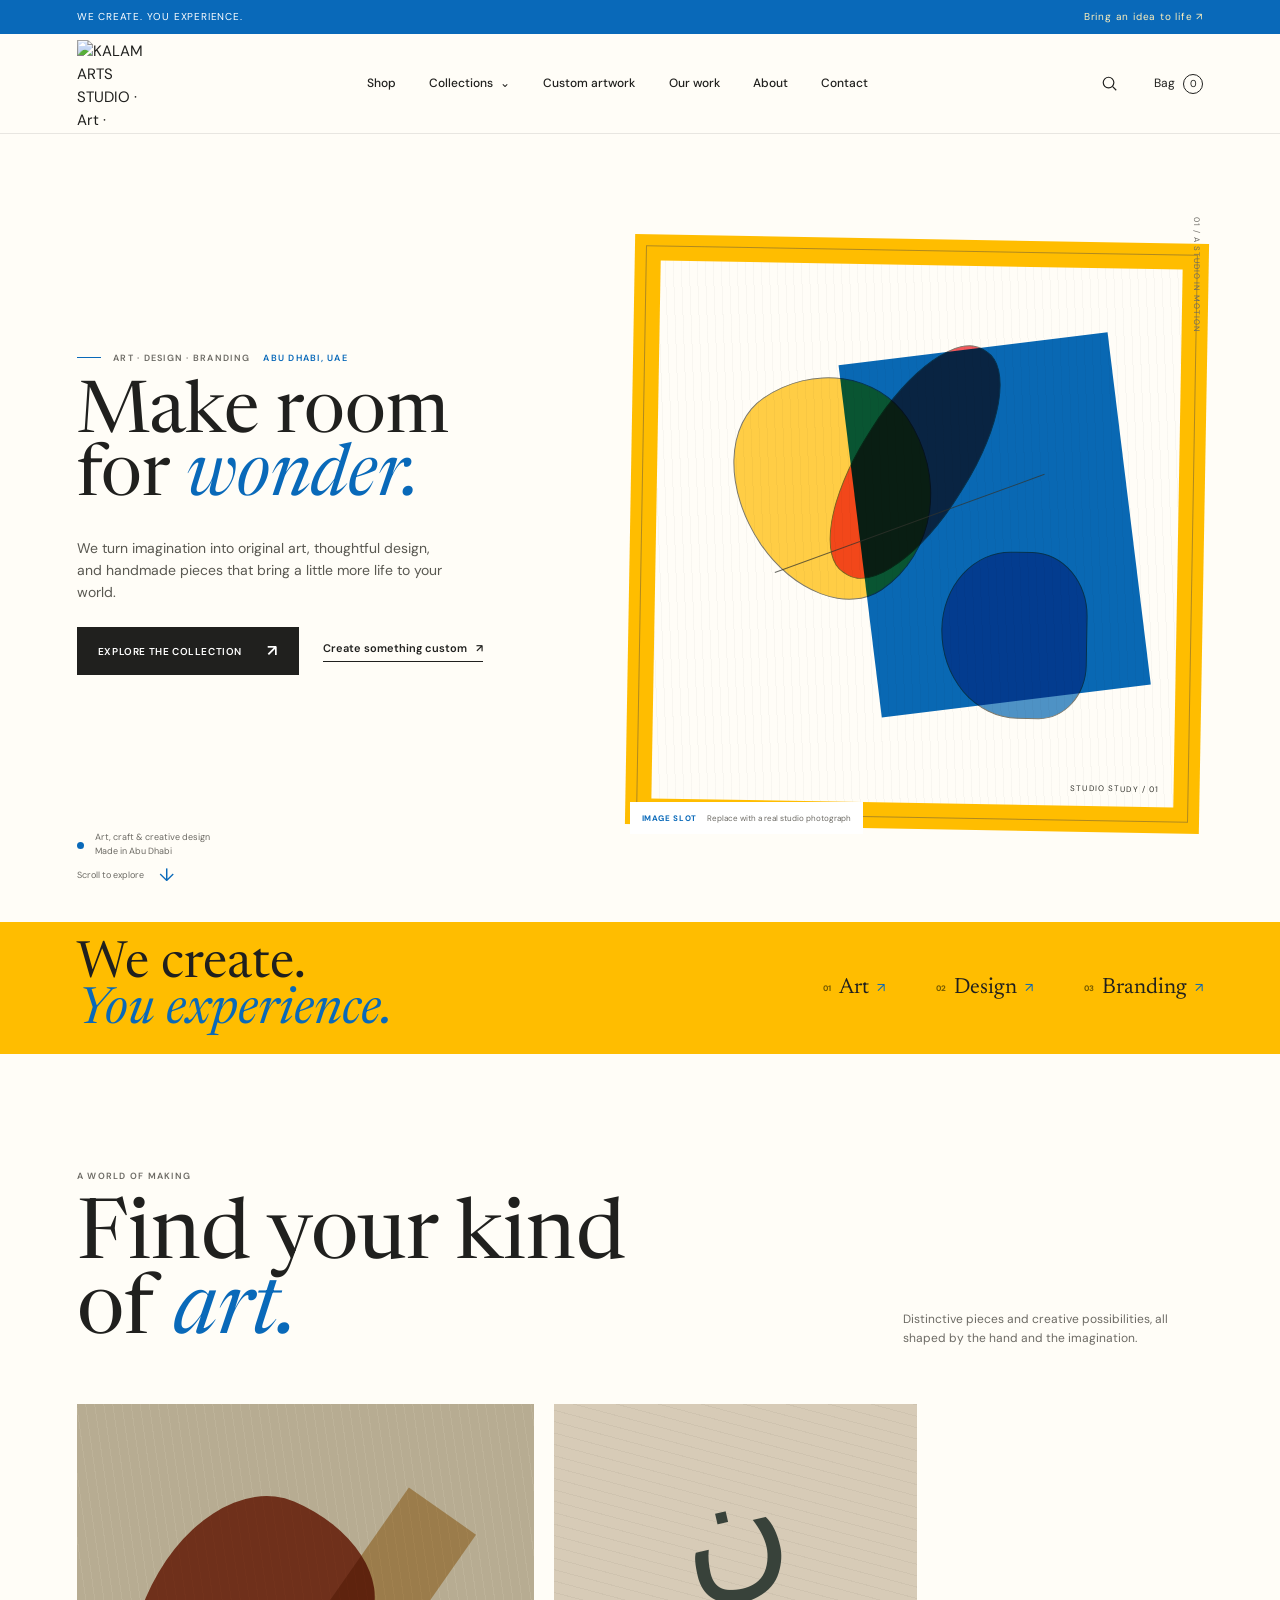
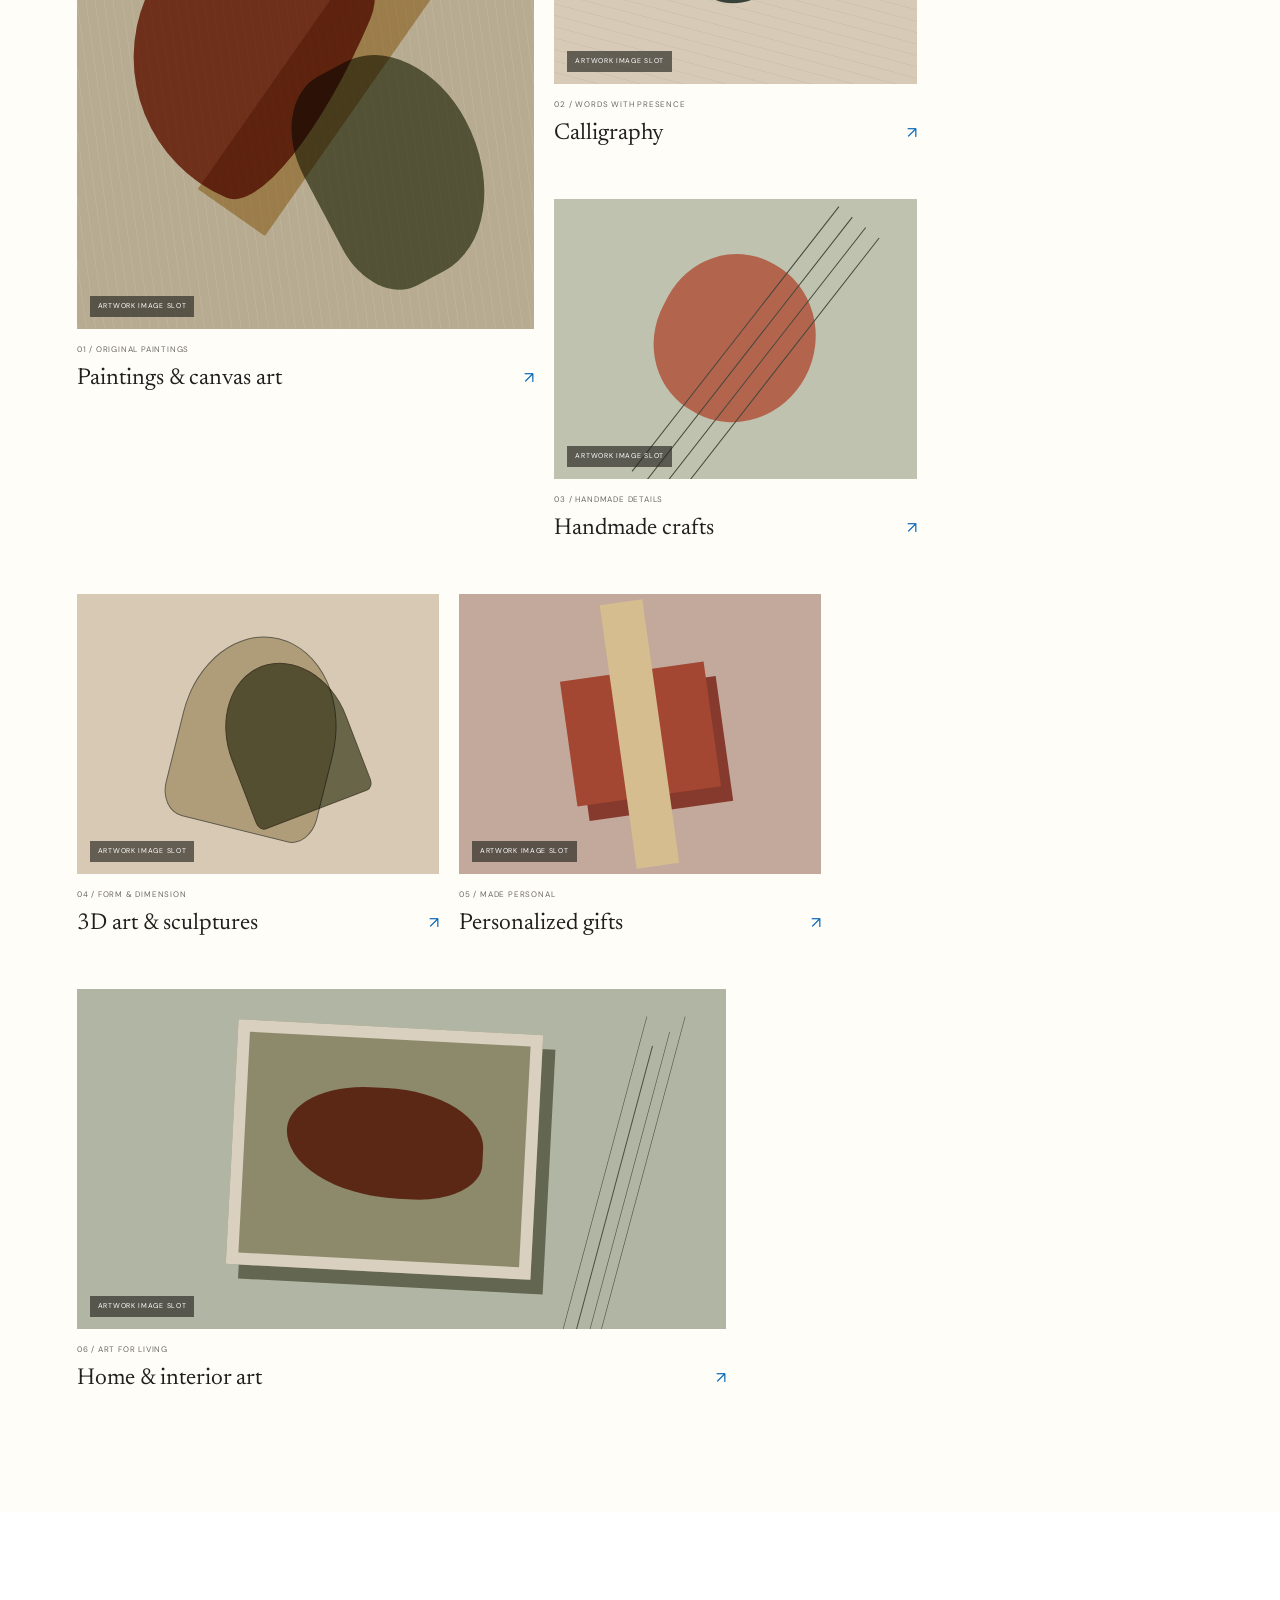
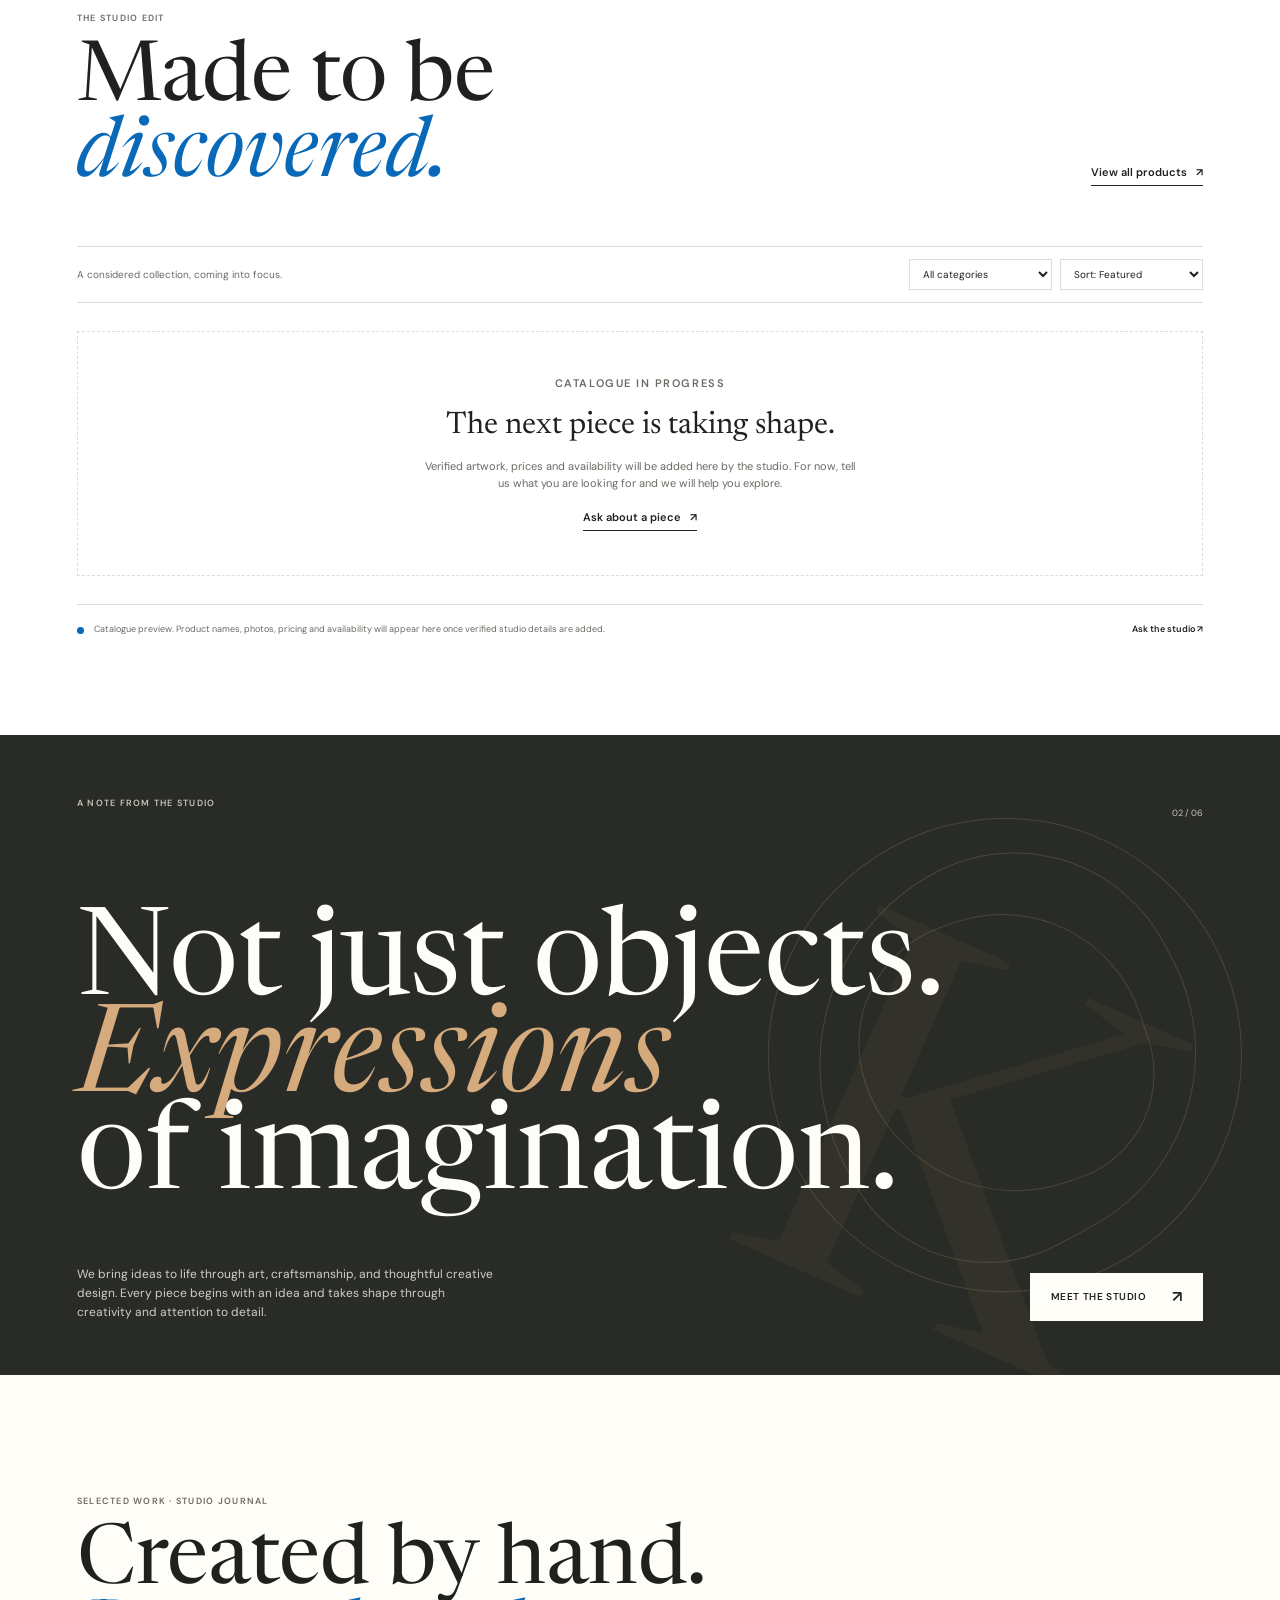
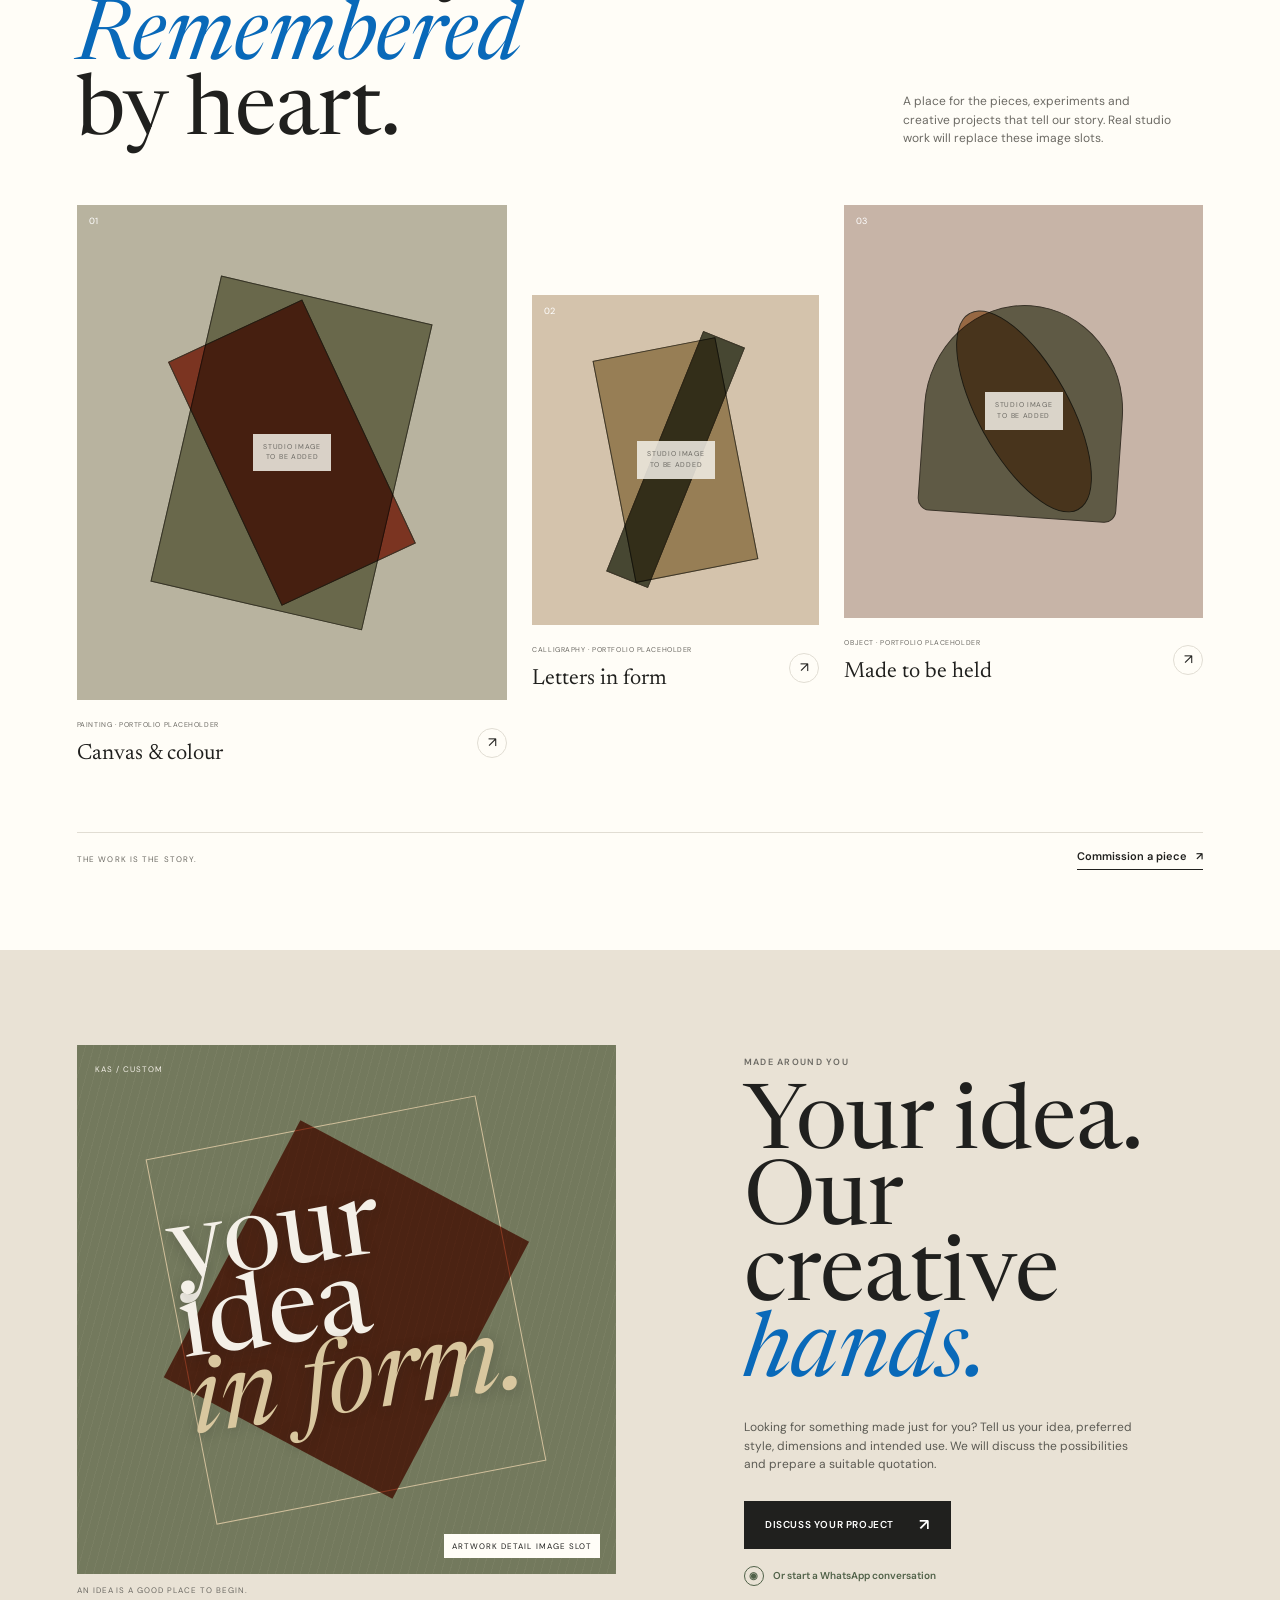
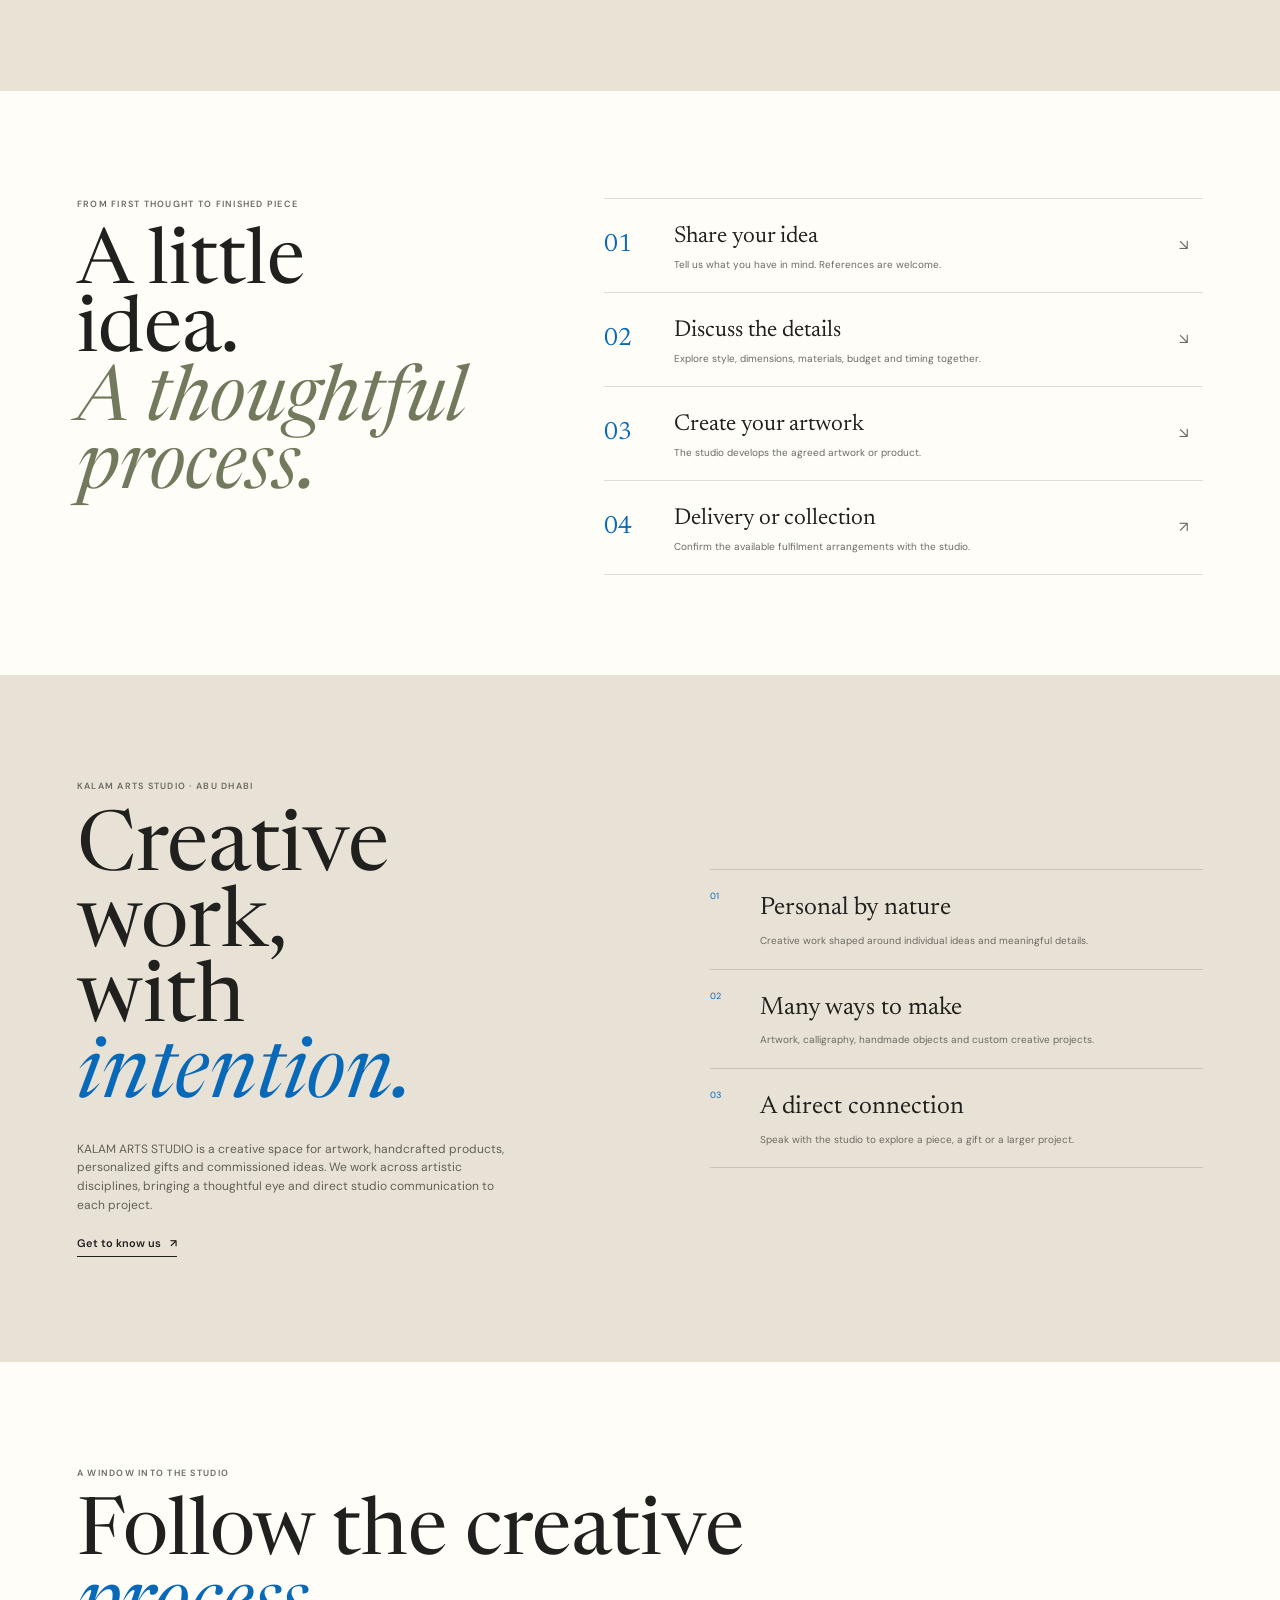
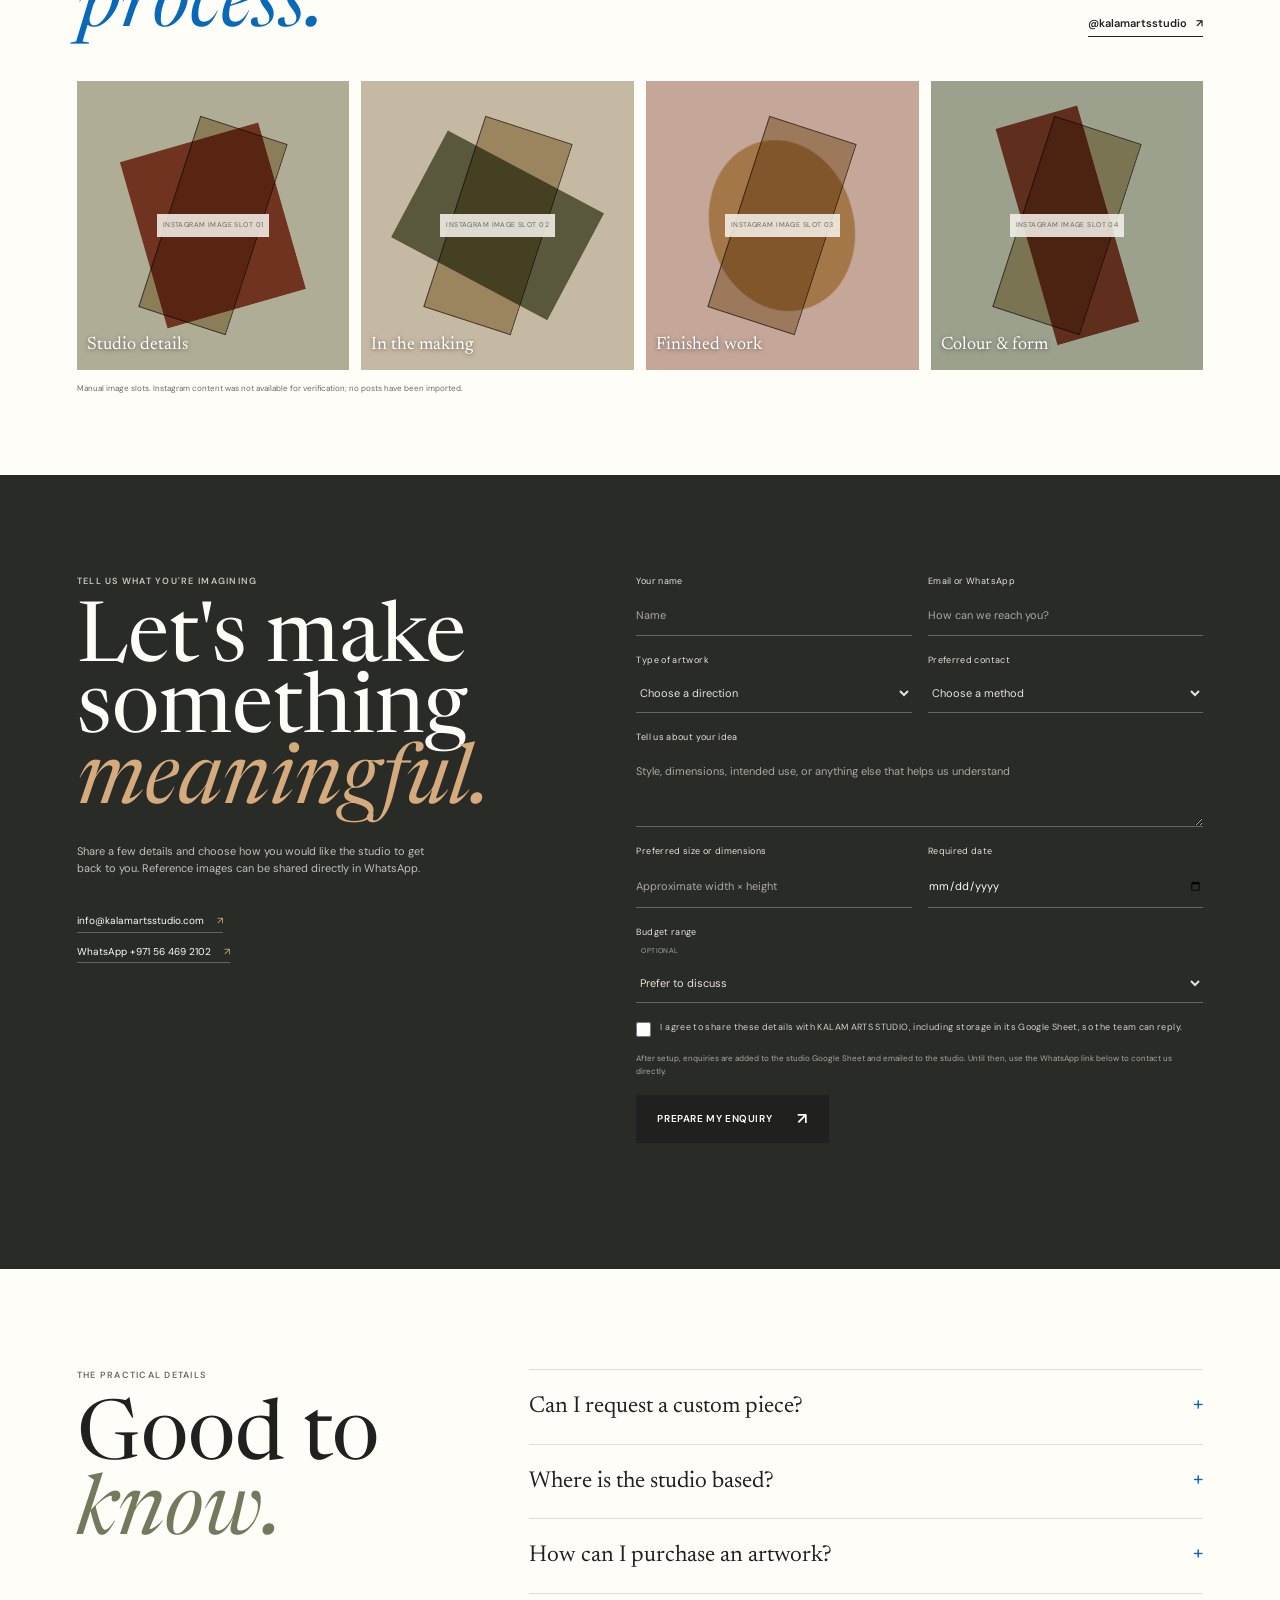
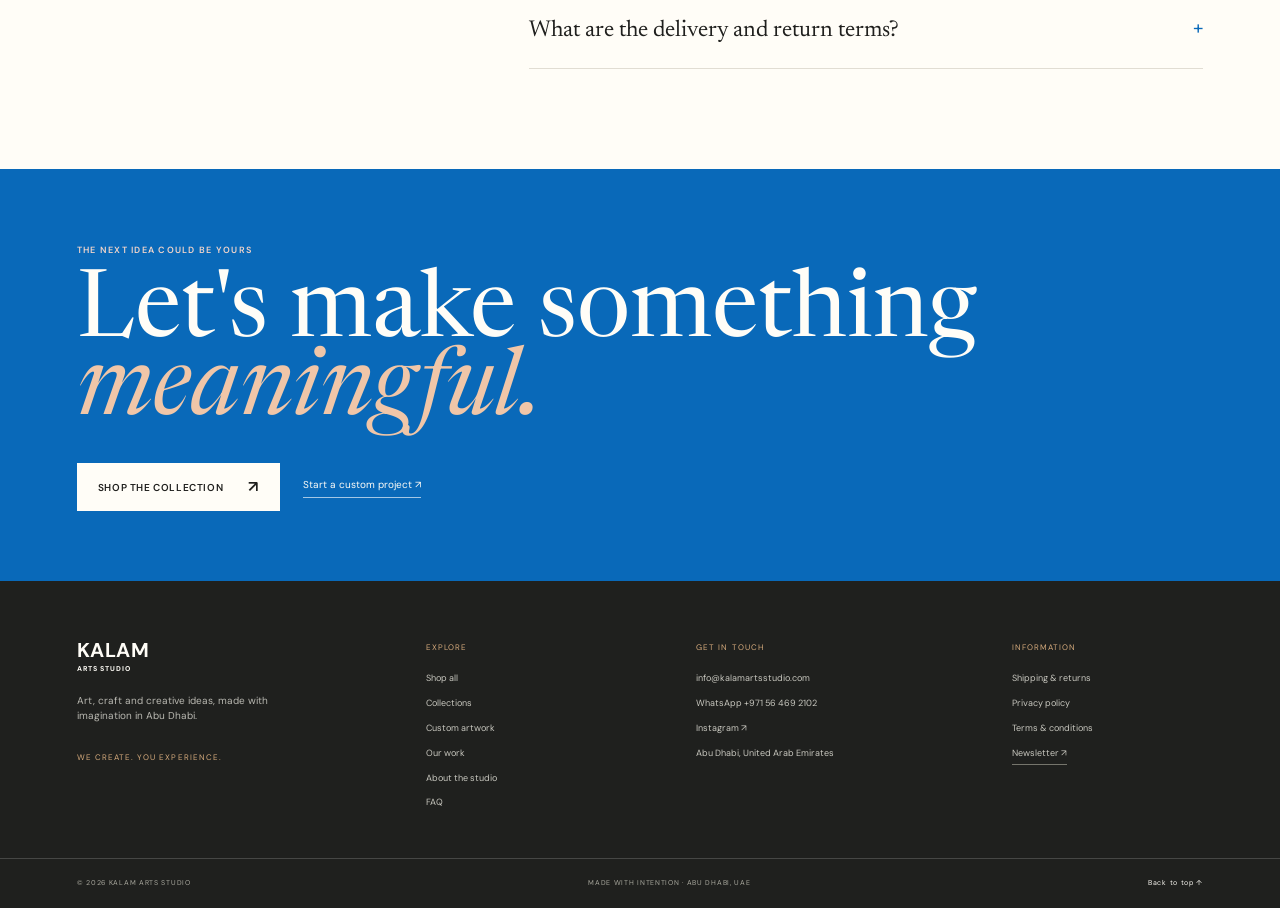
==== index.html @ 7c9cbf53 "Add KALAM Arts Studio static preview" ====
<!doctype html>
<html lang="en">
  <head>
    <meta charset="utf-8">
    <meta name="viewport" content="width=device-width, initial-scale=1">
    <meta name="theme-color" content="#f4f0e8">
    <meta name="description" content="Discover original artwork, handmade details and custom creative projects from KALAM ARTS STUDIO in Abu Dhabi, UAE.">
    <link rel="canonical" href="https://kalamartsstudio.com/">
    <link rel="preconnect" href="https://fonts.googleapis.com">
    <link rel="preconnect" href="https://fonts.gstatic.com" crossorigin>
    <link href="https://fonts.googleapis.com/css2?family=DM+Sans:wght@400;500;600;700&family=Newsreader:opsz,wght@6..72,400;6..72,500;6..72,600&display=swap" rel="stylesheet">
    <link rel="stylesheet" href="styles.css">
    <title>KALAM ARTS STUDIO | Art made with imagination</title>
    <script type="application/ld+json">
      {
        "@context": "https://schema.org",
        "@type": "Organization",
        "name": "KALAM ARTS STUDIO",
        "url": "https://kalamartsstudio.com/",
        "email": "info@kalamartsstudio.com",
        "sameAs": ["https://www.instagram.com/kalamartsstudio/"]
      }
    </script>
    <script src="integrations.js" defer></script>
    <script src="app.js" defer></script>
  </head>
  <body>
    <a class="skip-link" href="#main">Skip to content</a>
    <div class="scroll-progress" aria-hidden="true"><span id="scroll-progress-fill"></span></div>
    <div class="announcement"><span>WE CREATE. YOU EXPERIENCE.</span><a href="#custom">Bring an idea to life <span aria-hidden="true">↗</span></a></div>
    <header class="site-header" id="top">
      <a class="brand-logo" href="#top" aria-label="KALAM ARTS STUDIO home"><img src="assets/kalam-arts-studio-logo.png" width="441" height="566" alt="KALAM ARTS STUDIO · Art · Design · Branding"></a>
      <button class="menu-toggle icon-button" type="button" aria-expanded="false" aria-controls="primary-nav" aria-label="Open navigation"><span></span><span></span></button>
      <nav id="primary-nav" class="primary-nav" aria-label="Main navigation">
        <a href="shop.html">Shop</a>
        <div class="nav-group">
          <button class="nav-menu-button" type="button" aria-expanded="false">Collections <span aria-hidden="true">⌄</span></button>
          <div class="nav-dropdown">
            <a href="paintings.html">Paintings & canvas art</a>
            <a href="calligraphy.html">Calligraphy & Islamic art</a>
            <a href="handmade-crafts.html">Handmade crafts</a>
            <a href="3d-art.html">3D art & sculptures</a>
            <a href="personalized-gifts.html">Personalized gifts</a>
            <a href="interior-art.html">Home & interior art</a>
          </div>
        </div>
        <a href="custom-art.html">Custom artwork</a>
        <a href="portfolio.html">Our work</a>
        <a href="about.html">About</a>
        <a href="contact.html">Contact</a>
      </nav>
      <div class="header-tools">
        <button class="icon-button search-open" type="button" aria-label="Search the catalogue"><svg viewBox="0 0 24 24" aria-hidden="true"><circle cx="10.8" cy="10.8" r="6.7"></circle><path d="m16 16 4.5 4.5"></path></svg></button>
        <button class="bag-button" type="button" aria-label="Open shopping bag">Bag <span id="bag-count">0</span></button>
      </div>
    </header>

    <main id="main">
      <section class="hero" aria-labelledby="hero-title">
        <div class="hero-copy reveal">
          <p class="eyebrow"><span class="eyebrow-line"></span> ART · DESIGN · BRANDING <span class="hero-location">ABU DHABI, UAE</span></p>
          <h1 id="hero-title">Make room<br>for <em>wonder.</em></h1>
          <p class="hero-description">We turn imagination into original art, thoughtful design, and handmade pieces that bring a little more life to your world.</p>
          <div class="hero-actions"><a class="button button-dark" href="#shop">Explore the collection <span aria-hidden="true">↗</span></a><a class="text-link" href="#custom">Create something custom <span aria-hidden="true">↗</span></a></div>
          <div class="hero-note"><span class="note-dot"></span><span>Art, craft & creative design<br>Made in Abu Dhabi</span></div>
        </div>
        <div class="hero-art reveal" aria-label="Artwork photography placeholder">
          <div class="hero-art-frame">
            <div class="hero-art-mat"><div class="art-mark art-mark-one"></div><div class="art-mark art-mark-two"></div><div class="art-mark art-mark-three"></div><div class="art-mark art-mark-four"></div><span class="art-stamp">STUDIO STUDY / 01</span></div>
          </div>
          <div class="image-placeholder-tag"><span>IMAGE SLOT</span> Replace with a real studio photograph</div>
          <span class="hero-index">01 / A STUDIO IN MOTION</span>
        </div>
        <a class="scroll-cue" href="#collections"><span>Scroll to explore</span><i aria-hidden="true">↓</i></a>
      </section>

      <section class="intro-band" aria-label="Studio disciplines"><p>We create.<br><span>You experience.</span></p><div class="discipline-list"><a href="#collections"><b>01</b> Art <i>↗</i></a><a href="#custom"><b>02</b> Design <i>↗</i></a><a href="#work"><b>03</b> Branding <i>↗</i></a></div></section>

      <section class="section collections-section" id="collections">
        <div class="section-heading reveal"><div><p class="eyebrow">A WORLD OF MAKING</p><h2>Find your kind<br>of <em>art.</em></h2></div><p class="section-aside">Distinctive pieces and creative possibilities, all shaped by the hand and the imagination.</p></div>
        <div class="collection-grid" id="collection-grid">
          <a class="collection-tile tile-tall reveal" href="paintings.html"><div class="tile-art tile-paint"><span class="tile-shape shape-one"></span><span class="tile-shape shape-two"></span><span class="tile-shape shape-three"></span><span class="tile-image-label">ARTWORK IMAGE SLOT</span></div><div class="tile-caption"><span>01 / ORIGINAL PAINTINGS</span><b>Paintings & canvas art <i>↗</i></b></div></a>
          <a class="collection-tile reveal" href="calligraphy.html"><div class="tile-art tile-calligraphy"><span class="calligraphy-stroke">ن</span><span class="tile-image-label">ARTWORK IMAGE SLOT</span></div><div class="tile-caption"><span>02 / WORDS WITH PRESENCE</span><b>Calligraphy <i>↗</i></b></div></a>
          <a class="collection-tile reveal" href="handmade-crafts.html"><div class="tile-art tile-crafts"><span class="craft-shape"></span><span class="craft-thread"></span><span class="tile-image-label">ARTWORK IMAGE SLOT</span></div><div class="tile-caption"><span>03 / HANDMADE DETAILS</span><b>Handmade crafts <i>↗</i></b></div></a>
          <a class="collection-tile reveal" href="3d-art.html"><div class="tile-art tile-sculpture"><span class="sculpture-form sculpture-one"></span><span class="sculpture-form sculpture-two"></span><span class="tile-image-label">ARTWORK IMAGE SLOT</span></div><div class="tile-caption"><span>04 / FORM & DIMENSION</span><b>3D art & sculptures <i>↗</i></b></div></a>
          <a class="collection-tile reveal" href="personalized-gifts.html"><div class="tile-art tile-gifts"><span class="gift-ribbon"></span><span class="gift-box"></span><span class="tile-image-label">ARTWORK IMAGE SLOT</span></div><div class="tile-caption"><span>05 / MADE PERSONAL</span><b>Personalized gifts <i>↗</i></b></div></a>
          <a class="collection-tile tile-wide reveal" href="interior-art.html"><div class="tile-art tile-interior"><span class="interior-frame"></span><span class="interior-plant"></span><span class="tile-image-label">ARTWORK IMAGE SLOT</span></div><div class="tile-caption"><span>06 / ART FOR LIVING</span><b>Home & interior art <i>↗</i></b></div></a>
        </div>
      </section>

      <section class="shop-section" id="shop">
        <div class="section shop-inner">
          <div class="section-heading reveal"><div><p class="eyebrow">THE STUDIO EDIT</p><h2>Made to be<br><em>discovered.</em></h2></div><a class="text-link shop-all-link" href="#shop" id="view-all">View all products <span aria-hidden="true">↗</span></a></div>
          <div class="shop-toolbar"><p id="shop-status">A considered collection, coming into focus.</p><div class="shop-controls"><label class="sr-only" for="category-filter">Filter by category</label><select id="category-filter"><option value="all">All categories</option><option value="paintings">Paintings</option><option value="calligraphy">Calligraphy</option><option value="crafts">Handmade crafts</option><option value="sculpture">3D art</option><option value="gifts">Personalized gifts</option><option value="interior">Interior art</option></select><label class="sr-only" for="sort-products">Sort products</label><select id="sort-products"><option value="featured">Sort: Featured</option><option value="name">Name: A to Z</option><option value="price-low">Price: Low to high</option><option value="price-high">Price: High to low</option></select></div></div>
          <div class="product-grid" id="product-grid" aria-live="polite"></div>
          <div class="catalogue-note"><span class="note-dot"></span><p>Catalogue preview. Product names, photos, pricing and availability will appear here once verified studio details are added.</p><a href="#contact">Ask the studio <span aria-hidden="true">↗</span></a></div>
        </div>
      </section>

      <section class="manifesto" aria-labelledby="manifesto-title">
        <div class="manifesto-top"><p class="eyebrow">A NOTE FROM THE STUDIO</p><span>02 / 06</span></div>
        <h2 id="manifesto-title" class="reveal">Not just objects.<br><em>Expressions</em><br>of imagination.</h2>
        <div class="manifesto-bottom"><p>We bring ideas to life through art, craftsmanship, and thoughtful creative design. Every piece begins with an idea and takes shape through creativity and attention to detail.</p><a class="button button-light" href="#about">Meet the studio <span aria-hidden="true">↗</span></a></div>
        <div class="manifesto-texture" aria-hidden="true"><span>K</span></div>
      </section>

      <section class="section work-section" id="work">
        <div class="section-heading reveal"><div><p class="eyebrow">SELECTED WORK · STUDIO JOURNAL</p><h2>Created by hand.<br><em>Remembered</em><br>by heart.</h2></div><p class="section-aside">A place for the pieces, experiments and creative projects that tell our story. Real studio work will replace these image slots.</p></div>
        <div class="work-grid">
          <article class="work-item work-large reveal"><div class="work-image work-image-1"><span class="work-placeholder">STUDIO IMAGE<br>TO BE ADDED</span><span class="work-image-index">01</span></div><div class="work-caption"><div><span>PAINTING · PORTFOLIO PLACEHOLDER</span><h3>Canvas & colour</h3></div><a href="#custom" aria-label="Enquire about a similar painting">↗</a></div></article>
          <article class="work-item work-offset reveal"><div class="work-image work-image-2"><span class="work-placeholder">STUDIO IMAGE<br>TO BE ADDED</span><span class="work-image-index">02</span></div><div class="work-caption"><div><span>CALLIGRAPHY · PORTFOLIO PLACEHOLDER</span><h3>Letters in form</h3></div><a href="#custom" aria-label="Enquire about calligraphy artwork">↗</a></div></article>
          <article class="work-item reveal"><div class="work-image work-image-3"><span class="work-placeholder">STUDIO IMAGE<br>TO BE ADDED</span><span class="work-image-index">03</span></div><div class="work-caption"><div><span>OBJECT · PORTFOLIO PLACEHOLDER</span><h3>Made to be held</h3></div><a href="#custom" aria-label="Enquire about a handmade piece">↗</a></div></article>
        </div>
        <div class="work-footer"><span>THE WORK IS THE STORY.</span><a class="text-link" href="#custom">Commission a piece <span aria-hidden="true">↗</span></a></div>
      </section>

      <section class="custom-section" id="custom">
        <div class="custom-visual reveal"><div class="custom-visual-inner"><span class="custom-no">KAS / CUSTOM</span><span class="custom-script">your<br>idea<br><i>in form.</i></span><span class="custom-image-note">ARTWORK DETAIL IMAGE SLOT</span></div><span class="custom-caption">AN IDEA IS A GOOD PLACE TO BEGIN.</span></div>
        <div class="custom-copy reveal"><p class="eyebrow">MADE AROUND YOU</p><h2>Your idea.<br>Our creative<br><em>hands.</em></h2><p>Looking for something made just for you? Tell us your idea, preferred style, dimensions and intended use. We will discuss the possibilities and prepare a suitable quotation.</p><a class="button button-dark" href="#enquiry">Discuss your project <span aria-hidden="true">↗</span></a><a class="whatsapp-link" href="https://wa.me/971564692102" target="_blank" rel="noopener noreferrer"><span class="wa-icon" aria-hidden="true">◉</span> Or start a WhatsApp conversation</a></div>
      </section>

      <section class="process-section" aria-labelledby="process-title">
        <div class="process-heading"><p class="eyebrow">FROM FIRST THOUGHT TO FINISHED PIECE</p><h2 id="process-title">A little idea.<br><em>A thoughtful process.</em></h2></div>
        <div class="process-list">
          <article class="process-step"><span class="step-number">01</span><div><h3>Share your idea</h3><p>Tell us what you have in mind. References are welcome.</p></div><span class="step-arrow" aria-hidden="true">↘</span></article>
          <article class="process-step"><span class="step-number">02</span><div><h3>Discuss the details</h3><p>Explore style, dimensions, materials, budget and timing together.</p></div><span class="step-arrow" aria-hidden="true">↘</span></article>
          <article class="process-step"><span class="step-number">03</span><div><h3>Create your artwork</h3><p>The studio develops the agreed artwork or product.</p></div><span class="step-arrow" aria-hidden="true">↘</span></article>
          <article class="process-step"><span class="step-number">04</span><div><h3>Delivery or collection</h3><p>Confirm the available fulfilment arrangements with the studio.</p></div><span class="step-arrow" aria-hidden="true">↗</span></article>
        </div>
      </section>

      <section class="studio-values" id="about">
        <div class="values-intro"><p class="eyebrow">KALAM ARTS STUDIO · ABU DHABI</p><h2>Creative work,<br>with <em>intention.</em></h2><p>KALAM ARTS STUDIO is a creative space for artwork, handcrafted products, personalized gifts and commissioned ideas. We work across artistic disciplines, bringing a thoughtful eye and direct studio communication to each project.</p><a class="text-link" href="#contact">Get to know us <span aria-hidden="true">↗</span></a></div>
        <div class="values-list"><article><span>01</span><div><h3>Personal by nature</h3><p>Creative work shaped around individual ideas and meaningful details.</p></div></article><article><span>02</span><div><h3>Many ways to make</h3><p>Artwork, calligraphy, handmade objects and custom creative projects.</p></div></article><article><span>03</span><div><h3>A direct connection</h3><p>Speak with the studio to explore a piece, a gift or a larger project.</p></div></article></div>
      </section>

      <section class="instagram-section" id="instagram">
        <div class="instagram-heading"><div><p class="eyebrow">A WINDOW INTO THE STUDIO</p><h2>Follow the creative<br><em>process.</em></h2></div><a href="https://www.instagram.com/kalamartsstudio/" target="_blank" rel="noopener noreferrer" class="text-link">@kalamartsstudio <span aria-hidden="true">↗</span></a></div>
        <div class="instagram-grid" aria-label="Instagram image placeholders">
          <a href="https://www.instagram.com/kalamartsstudio/" target="_blank" rel="noopener noreferrer" class="social-tile social-one"><span>INSTAGRAM IMAGE SLOT 01</span><b>Studio details</b></a>
          <a href="https://www.instagram.com/kalamartsstudio/" target="_blank" rel="noopener noreferrer" class="social-tile social-two"><span>INSTAGRAM IMAGE SLOT 02</span><b>In the making</b></a>
          <a href="https://www.instagram.com/kalamartsstudio/" target="_blank" rel="noopener noreferrer" class="social-tile social-three"><span>INSTAGRAM IMAGE SLOT 03</span><b>Finished work</b></a>
          <a href="https://www.instagram.com/kalamartsstudio/" target="_blank" rel="noopener noreferrer" class="social-tile social-four"><span>INSTAGRAM IMAGE SLOT 04</span><b>Colour & form</b></a>
        </div>
        <p class="instagram-note">Manual image slots. Instagram content was not available for verification; no posts have been imported.</p>
      </section>

      <section class="enquiry-section" id="enquiry">
        <div class="enquiry-intro"><p class="eyebrow">TELL US WHAT YOU'RE IMAGINING</p><h2>Let's make<br>something <em>meaningful.</em></h2><p>Share a few details and choose how you would like the studio to get back to you. Reference images can be shared directly in WhatsApp.</p><div class="enquiry-contact"><a href="mailto:info@kalamartsstudio.com">info@kalamartsstudio.com <span aria-hidden="true">↗</span></a><a href="https://wa.me/971564692102" target="_blank" rel="noopener noreferrer">WhatsApp +971 56 469 2102 <span aria-hidden="true">↗</span></a></div></div>
        <form class="enquiry-form" id="enquiry-form">
          <div class="form-row"><label>Your name<input name="name" autocomplete="name" required placeholder="Name"></label><label>Email or WhatsApp<input name="contact" autocomplete="email" required placeholder="How can we reach you?"></label></div>
          <div class="form-row"><label>Type of artwork<select name="type" required><option value="">Choose a direction</option><option>Painting or canvas art</option><option>Calligraphy or Islamic art</option><option>Handmade craft</option><option>3D art or sculpture</option><option>Personalized gift</option><option>Home or interior art</option><option>Mural or wall art</option><option>Workshop or creative project</option><option>Something else</option></select></label><label>Preferred contact<select name="method" required><option value="">Choose a method</option><option>WhatsApp</option><option>Email</option><option>Phone call</option></select></label></div>
          <label>Tell us about your idea<textarea name="brief" rows="3" required placeholder="Style, dimensions, intended use, or anything else that helps us understand"></textarea></label>
          <div class="form-row"><label>Preferred size or dimensions<input name="dimensions" placeholder="Approximate width × height"></label><label>Required date<input name="date" type="date" required></label></div>
          <label>Budget range <span class="optional">OPTIONAL</span><select name="budget"><option value="">Prefer to discuss</option><option>Under AED 500</option><option>AED 500–1,500</option><option>AED 1,500–5,000</option><option>AED 5,000+</option><option>Not sure yet</option></select></label>
          <label class="consent-label"><input name="consent" type="checkbox" value="yes" required><span>I agree to share these details with KALAM ARTS STUDIO, including storage in its Google Sheet, so the team can reply.</span></label>
          <p class="form-disclaimer">After setup, enquiries are added to the studio Google Sheet and emailed to the studio. Until then, use the WhatsApp link below to contact us directly.</p>
          <button class="button button-dark" type="submit">Prepare my enquiry <span aria-hidden="true">↗</span></button>
          <p class="form-status" id="form-status" role="status" aria-live="polite"></p>
        </form>
      </section>

      <section class="faq-section" id="faq">
        <div class="faq-heading"><p class="eyebrow">THE PRACTICAL DETAILS</p><h2>Good to<br><em>know.</em></h2></div>
        <div class="faq-list">
          <details><summary>Can I request a custom piece? <span>+</span></summary><p>Yes. Share the idea, preferred style, dimensions and intended use through the enquiry form or WhatsApp. The studio can discuss possibilities and prepare a suitable quotation.</p></details>
          <details><summary>Where is the studio based? <span>+</span></summary><p>KALAM ARTS STUDIO is based in Abu Dhabi, United Arab Emirates. Contact the studio to discuss availability and fulfilment for your location.</p></details>
          <details><summary>How can I purchase an artwork? <span>+</span></summary><p>The online catalogue is being prepared. Until verified product details and checkout are configured, contact the studio directly to ask about a specific piece.</p></details>
          <details><summary>What are the delivery and return terms? <span>+</span></summary><p>Delivery methods, fees, timings and return terms have not yet been confirmed for this preview. Please contact the studio before placing an order.</p></details>
        </div>
      </section>
    </main>

    <footer class="site-footer" id="contact">
      <div class="footer-cta"><p class="eyebrow">THE NEXT IDEA COULD BE YOURS</p><h2>Let's make something<br><em>meaningful.</em></h2><div class="footer-cta-actions"><a href="#shop" class="button button-light">Shop the collection <span aria-hidden="true">↗</span></a><a href="#enquiry" class="footer-outline-link">Start a custom project <span aria-hidden="true">↗</span></a></div></div>
      <div class="footer-main"><div class="footer-brand"><a class="wordmark wordmark-light" href="#top"><span>KALAM</span><small>ARTS STUDIO</small></a><p>Art, craft and creative ideas, made with imagination in Abu Dhabi.</p><span class="footer-tagline">WE CREATE. YOU EXPERIENCE.</span></div><div class="footer-column"><span class="footer-label">EXPLORE</span><a href="#shop">Shop all</a><a href="#collections">Collections</a><a href="#custom">Custom artwork</a><a href="#work">Our work</a><a href="#about">About the studio</a><a href="#faq">FAQ</a></div><div class="footer-column"><span class="footer-label">GET IN TOUCH</span><a href="mailto:info@kalamartsstudio.com">info@kalamartsstudio.com</a><a href="https://wa.me/971564692102" target="_blank" rel="noopener noreferrer">WhatsApp +971 56 469 2102</a><a href="https://www.instagram.com/kalamartsstudio/" target="_blank" rel="noopener noreferrer">Instagram ↗</a><span>Abu Dhabi, United Arab Emirates</span></div><div class="footer-column"><span class="footer-label">INFORMATION</span><a href="#shipping" data-policy="shipping">Shipping & returns</a><a href="#privacy" data-policy="privacy">Privacy policy</a><a href="#terms" data-policy="terms">Terms & conditions</a><button class="footer-newsletter" type="button" id="newsletter-button">Newsletter <span aria-hidden="true">↗</span></button></div></div>
      <div class="footer-bottom"><span>© <span id="current-year"></span> KALAM ARTS STUDIO</span><span>MADE WITH INTENTION · ABU DHABI, UAE</span><a href="#top">Back to top ↑</a></div>
    </footer>

    <div class="overlay" id="search-overlay" aria-hidden="true"><section class="dialog search-dialog" role="dialog" aria-modal="true" aria-labelledby="search-title"><button class="dialog-close" type="button" aria-label="Close search">×</button><p class="eyebrow">FIND SOMETHING</p><h2 id="search-title">Search the studio</h2><label class="sr-only" for="search-input">Search products and categories</label><input id="search-input" type="search" placeholder="Try paintings, calligraphy..." autocomplete="off"><div class="search-results" id="search-results"></div></section></div>
    <div class="overlay" id="cart-overlay" aria-hidden="true"><section class="dialog cart-dialog" role="dialog" aria-modal="true" aria-labelledby="cart-title"><button class="dialog-close" type="button" aria-label="Close shopping bag">×</button><p class="eyebrow">YOUR SELECTION</p><h2 id="cart-title">Shopping bag <span id="cart-title-count">(0)</span></h2><div id="cart-items"></div><div class="cart-total"><span>Subtotal</span><strong id="cart-total">AED 0</strong></div><p class="cart-notice">Shipping and payment methods are not configured in this preview. No order or payment will be placed.</p><button class="button button-dark checkout-button" type="button" id="checkout-button" disabled>Continue to checkout <span aria-hidden="true">↗</span></button><a class="text-link cart-contact" href="#contact">Ask the studio about a piece ↗</a></section></div>
    <div class="overlay" id="product-overlay" aria-hidden="true"><section class="dialog product-dialog" role="dialog" aria-modal="true" aria-labelledby="product-title"><button class="dialog-close" type="button" aria-label="Close product details">×</button><div id="product-detail"></div></section></div>
    <div class="overlay" id="policy-overlay" aria-hidden="true"><section class="dialog policy-dialog" role="dialog" aria-modal="true" aria-labelledby="policy-title"><button class="dialog-close" type="button" aria-label="Close information">×</button><p class="eyebrow">KALAM ARTS STUDIO</p><h2 id="policy-title">Information</h2><div id="policy-copy"></div></section></div>
    <div class="toast" id="toast" role="status" aria-live="polite"></div>
  </body>
</html>
---- styles.css ----
:root {
  --paper: #fffdf7;
  --paper-light: #ffffff;
  --ink: #20201e;
  --muted: #6c6a64;
  --line: #e1ddd3;
  --accent: #0969b9;
  --accent-dark: #084f8b;
  --yellow: #ffbd00;
  --red: #ed171f;
  --olive: #73795d;
  --display: "Newsreader", Georgia, serif;
  --sans: "DM Sans", Arial, sans-serif;
  --page-gutter: clamp(22px, 6vw, 96px);
  color-scheme: light;
  scroll-behavior: smooth;
}
* { box-sizing: border-box; }
body { margin: 0; background: var(--paper); color: var(--ink); font-family: var(--sans); font-size: 15px; line-height: 1.55; }
body.no-scroll { overflow: hidden; }
a { color: inherit; text-decoration: none; }
button, input, select, textarea { font: inherit; }
button, a, select { -webkit-tap-highlight-color: transparent; }
button { color: inherit; }
::selection { background: #d9a99d; color: var(--ink); }
:focus-visible { outline: 2px solid var(--accent); outline-offset: 4px; }
.skip-link { position: fixed; top: 10px; left: 10px; z-index: 100; padding: 10px 14px; transform: translateY(-150%); background: var(--ink); color: white; }
.skip-link:focus { transform: translateY(0); }
.scroll-progress { height: 3px; position: fixed; z-index: 70; top: 0; left: 0; right: 0; background: transparent; pointer-events: none; }
.scroll-progress span { width: 0; height: 100%; display: block; background: var(--yellow); transform-origin: left; }
.announcement { min-height: 34px; padding: 7px var(--page-gutter); display: flex; align-items: center; justify-content: space-between; gap: 16px; color: var(--paper-light); background: var(--accent); font-size: 10px; letter-spacing: .08em; }
.announcement a { color: #fff0bb; }
.site-header { min-height: 100px; padding: 0 var(--page-gutter); display: flex; align-items: center; justify-content: space-between; gap: 28px; background: var(--paper); border-bottom: 1px solid rgba(34,34,31,.1); position: relative; z-index: 20; }
.brand-logo { width: 68px; height: 88px; flex: 0 0 auto; display: inline-flex; align-items: center; justify-content: center; }
.brand-logo img { width: 100%; height: 100%; display: block; object-fit: contain; }
.wordmark { display: inline-flex; flex-direction: column; line-height: .9; min-width: 190px; }
.wordmark span { font-size: 20px; font-weight: 700; letter-spacing: .025em; }
.wordmark span i { color: var(--accent); font-style: normal; }
.wordmark small { margin-top: 7px; display: flex; align-items: center; gap: 7px; font-size: 7px; font-weight: 700; letter-spacing: .13em; }
.wordmark small i { width: 5px; height: 5px; display: inline-block; border-radius: 50%; background: var(--yellow); }
.wordmark small i:last-of-type { background: var(--accent); }
.primary-nav { display: flex; align-items: center; gap: clamp(18px, 2.6vw, 40px); }
.primary-nav > a, .nav-menu-button { font-size: 12px; font-weight: 500; transition: color .2s; }
.primary-nav a:hover, .nav-menu-button:hover { color: var(--accent); }
.nav-group { position: relative; }
.nav-menu-button { border: 0; background: transparent; padding: 12px 0; cursor: pointer; }
.nav-menu-button span { padding-left: 4px; }
.nav-dropdown { display: none; position: absolute; top: calc(100% + 5px); left: -22px; width: 245px; padding: 14px 0; background: var(--paper-light); border: 1px solid var(--line); box-shadow: 0 15px 35px #22221f14; }
.nav-group.is-open .nav-dropdown { display: grid; }
.nav-dropdown a { padding: 9px 20px; font-size: 12px; }
.header-tools { display: flex; align-items: center; gap: 18px; }
.icon-button { width: 38px; height: 38px; padding: 9px; display: inline-grid; place-items: center; border: 0; background: transparent; cursor: pointer; }
.icon-button svg { width: 19px; fill: none; stroke: currentColor; stroke-width: 1.5; }
.bag-button { border: 0; padding: 8px 0 8px 8px; background: transparent; cursor: pointer; font-size: 12px; }
.bag-button span { display: inline-grid; place-items: center; width: 20px; height: 20px; margin-left: 5px; border: 1px solid var(--ink); border-radius: 50%; font-size: 10px; }
.menu-toggle { display: none; }
.hero { min-height: 660px; height: min(790px, calc(100svh - 112px)); padding: 65px var(--page-gutter) 54px; display: grid; grid-template-columns: .92fr 1.08fr; gap: 5vw; position: relative; overflow: hidden; }
.hero-copy { display: flex; flex-direction: column; justify-content: center; align-items: flex-start; padding-bottom: 40px; position: relative; z-index: 2; }
.eyebrow { margin: 0 0 20px; color: var(--muted); font-size: 9px; line-height: 1.4; font-weight: 600; letter-spacing: .14em; }
.eyebrow-line { width: 24px; height: 1px; display: inline-block; margin: 0 9px 3px 0; background: var(--accent); }
h1, h2, h3, p { margin-top: 0; }
h1, h2 { font-family: var(--display); font-weight: 400; letter-spacing: 0; }
.hero h1 { max-width: 710px; margin: 0; font-size: clamp(60px, 5.6vw, 82px); line-height: .88; }
h1 em, h2 em { color: var(--accent); font-weight: 400; }
.hero-description { max-width: 375px; margin: 28px 0 24px; color: #595851; font-size: 14px; }
.hero-actions { display: flex; align-items: center; flex-wrap: wrap; gap: 24px; }
.button { min-height: 48px; padding: 0 20px; display: inline-flex; align-items: center; justify-content: center; gap: 25px; border: 1px solid transparent; font-size: 10px; font-weight: 600; letter-spacing: .06em; text-transform: uppercase; transition: background .2s, color .2s, border-color .2s; cursor: pointer; }
.button span { font-size: 16px; line-height: 1; }
.button-dark { color: var(--paper-light); background: var(--ink); }
.button-dark:hover { background: var(--accent); }
.button-dark:disabled { opacity: .4; cursor: not-allowed; }
.button-light { color: var(--ink); background: var(--paper); }
.button-light:hover { color: var(--paper); background: var(--accent); }
.text-link { display: inline-flex; align-items: center; gap: 9px; padding-bottom: 4px; border-bottom: 1px solid currentColor; font-size: 11px; font-weight: 600; }
.text-link span { transition: transform .2s; }
.text-link:hover span { transform: translate(3px,-2px); }
.hero-note { position: absolute; bottom: 9px; left: 0; display: flex; align-items: center; gap: 11px; color: var(--muted); font-size: 9px; line-height: 1.55; }
.note-dot { width: 7px; height: 7px; display: inline-block; flex: 0 0 auto; border-radius: 50%; background: var(--accent); }
.hero-art { min-height: 450px; position: relative; display: flex; align-items: center; justify-content: center; }
.hero-art-frame { width: min(100%, 650px); height: 100%; max-height: 590px; padding: 26px; position: relative; background: var(--yellow); transform: rotate(1deg); animation: art-float 8s ease-in-out infinite alternate; }
.hero-art-frame::before { content: ""; position: absolute; inset: 11px; border: 1px solid #5a5142; opacity: .48; }
.hero-art-mat { height: 100%; min-height: 400px; position: relative; overflow: hidden; background: #fffdf7; background-image: repeating-linear-gradient(87deg, #22221f08 0 1px, transparent 1px 8px); }
.hero-art-mat::before { content: ""; width: 52%; height: 66%; position: absolute; right: 9%; top: 15%; background: var(--accent); transform: rotate(-8deg); mix-blend-mode: multiply; }
.art-mark { position: absolute; z-index: 1; border: 1px solid #484638; opacity: .72; }
.art-mark-one { width: 37%; height: 42%; top: 20%; left: 16%; border-radius: 44% 56% 61% 39% / 53% 43% 57% 47%; transform: rotate(-35deg); background: var(--yellow); mix-blend-mode: multiply; }
.art-mark-two { width: 21%; height: 49%; top: 12%; left: 39%; border-radius: 48%; transform: rotate(31deg); background: var(--red); mix-blend-mode: multiply; }
.art-mark-three { width: 28%; height: 31%; right: 17%; bottom: 16%; border-radius: 55% 45% 38% 62%; background: var(--accent); mix-blend-mode: multiply; }
.art-mark-four { width: 55%; height: 1px; left: 21%; top: 48%; border: 0; background: #33342d; transform: rotate(-21deg); }
.hero-art-type { position: absolute; z-index: 2; top: 49%; left: 50%; color: var(--ink); font-family: var(--display); font-size: clamp(32px, 4vw, 62px); line-height: .83; text-align: center; text-shadow: 0 1px 12px #ffffff55; transform: translate(-50%,-50%) rotate(-6deg); }
.hero-art-type i { color: var(--red); font-weight: 400; }
.art-stamp { position: absolute; right: 14px; bottom: 12px; z-index: 2; color: #34352f; font-size: 8px; letter-spacing: .14em; }
.image-placeholder-tag { position: absolute; z-index: 3; bottom: 34px; left: 0; padding: 10px 12px; display: flex; gap: 10px; background: var(--paper-light); color: var(--muted); font-size: 8px; }
.image-placeholder-tag span { color: var(--accent); font-weight: 700; letter-spacing: .08em; }
.hero-index { position: absolute; top: 18px; right: 0; color: var(--muted); font-size: 8px; letter-spacing: .12em; writing-mode: vertical-rl; }
.scroll-cue { position: absolute; bottom: 32px; left: var(--page-gutter); display: flex; align-items: center; gap: 15px; color: var(--muted); font-size: 9px; }
.scroll-cue i { color: var(--accent); font-size: 18px; font-style: normal; }
.intro-band { min-height: 112px; padding: 20px var(--page-gutter); display: flex; align-items: center; justify-content: space-between; gap: 25px; color: var(--ink); background: var(--yellow); }
.intro-band p { margin: 0; font-family: var(--display); font-size: clamp(28px, 4vw, 54px); line-height: .9; }
.intro-band p span { color: var(--accent); font-style: italic; }
.discipline-list { display: flex; gap: clamp(18px, 4vw, 58px); }
.discipline-list a { display: flex; align-items: center; gap: 8px; font-family: var(--display); font-size: 22px; }
.discipline-list b { color: #735900; font-family: var(--sans); font-size: 8px; }
.discipline-list i { color: var(--accent); font-family: var(--sans); font-size: 13px; font-style: normal; }
.hero-location { margin-left: 10px; color: var(--accent); }
.section { padding: 116px var(--page-gutter); }
.section-heading { margin-bottom: 52px; display: flex; align-items: end; justify-content: space-between; gap: 30px; }
.section-heading .eyebrow { margin-bottom: 18px; }
.section-heading h2, .instagram-heading h2, .faq-heading h2, .values-intro h2 { margin: 0; font-size: clamp(52px, 6.5vw, 92px); line-height: .91; }
.section-aside { max-width: 275px; margin: 0 2vw 5px 0; color: var(--muted); font-size: 12px; }
.collection-grid { display: grid; grid-template-columns: repeat(12, 1fr); gap: 48px 20px; align-items: start; }
.collection-tile { grid-column: span 4; display: block; }
.collection-tile.tile-tall { grid-column: span 5; grid-row: span 2; }
.collection-tile.tile-wide { grid-column: span 7; }
.tile-art { height: 280px; position: relative; overflow: hidden; display: grid; place-items: center; background: #d0c4af; }
.tile-tall .tile-art { height: 525px; }
.tile-wide .tile-art { height: 340px; }
.tile-paint { background: #b7ac92; background-image: repeating-linear-gradient(82deg, #fff2db17 0 1px, transparent 1px 9px); }
.tile-shape { position: absolute; display: block; mix-blend-mode: multiply; }
.shape-one { width: 47%; height: 57%; left: 13%; top: 17%; border-radius: 46% 54% 29% 71% / 49% 26% 74% 51%; background: #9a472e; transform: rotate(23deg); }
.shape-two { width: 37%; height: 44%; right: 12%; bottom: 9%; border-radius: 43% 57% 65% 35%; background: #73795d; transform: rotate(-28deg); }
.shape-three { width: 18%; height: 70%; top: 14%; left: 48%; background: #d8b883; transform: rotate(35deg); }
.tile-calligraphy { background: #d7cbb7; background-image: repeating-linear-gradient(15deg, #2b26190c 0 1px, transparent 1px 11px); }
.calligraphy-stroke { color: #38423a; font-family: var(--display); font-size: 148px; line-height: 1; transform: rotate(-13deg); }
.tile-crafts { background: #bfc2ae; }
.craft-shape { width: 44%; height: 60%; position: absolute; border-radius: 48% 52% 51% 49%; background: #b2644c; transform: rotate(28deg); }
.craft-thread { width: 1px; height: 120%; position: absolute; top: -10%; background: #45483c; transform: rotate(38deg); box-shadow: 17px 0 #45483c, 34px 0 #45483c, 51px 0 #45483c; }
.tile-sculpture { background: #d7c9b3; }
.sculpture-form { position: absolute; display: block; border: 1px solid #605b4d; }
.sculpture-one { width: 43%; height: 70%; border-radius: 48% 52% 15% 15%; background: #af9d7a; transform: rotate(14deg); }
.sculpture-two { width: 34%; height: 55%; border-radius: 50% 50% 6% 6%; background: #7b8067; transform: rotate(-21deg) translate(28px,15px); mix-blend-mode: multiply; }
.tile-gifts { background: #c2a99b; }
.gift-box { width: 40%; aspect-ratio: 1.15; position: relative; background: #a34632; box-shadow: 10px 16px 0 #853a2d; transform: rotate(-8deg); }
.gift-ribbon { width: 12%; height: 95%; position: absolute; z-index: 1; background: #d5bd90; transform: rotate(-8deg); }
.tile-interior { background: #b1b6a4; }
.interior-frame { width: 47%; height: 72%; position: absolute; top: 11%; left: 24%; border: 12px solid #d9d0bf; background: #8d8a6b; box-shadow: 13px 14px 0 #636650; transform: rotate(3deg); }
.interior-frame::after { content: ""; width: 70%; height: 50%; position: absolute; top: 22%; left: 15%; background: #a74a33; border-radius: 45% 55% 37% 63%; mix-blend-mode: multiply; }
.interior-plant { width: 1px; height: 100%; position: absolute; right: 18%; bottom: -15%; background: #48513e; transform: rotate(15deg); box-shadow: 13px -18px 0 -0.2px #48513e, 24px -37px 0 -0.2px #48513e, -13px -27px 0 -0.2px #48513e; }
.tile-image-label { position: absolute; left: 13px; bottom: 12px; padding: 5px 8px; color: var(--paper-light); background: #25241fa6; font-size: 7px; letter-spacing: .1em; }
.tile-caption { padding-top: 14px; display: grid; gap: 5px; }
.tile-caption > span { color: var(--muted); font-size: 8px; letter-spacing: .1em; }
.tile-caption b { display: flex; justify-content: space-between; align-items: center; font-family: var(--display); font-size: 23px; font-weight: 400; }
.tile-caption i { color: var(--accent); font-family: var(--sans); font-size: 16px; font-style: normal; transition: transform .2s; }
.collection-tile:hover .tile-caption i { transform: translate(3px,-3px); }
.collection-tile:hover .tile-art::after { opacity: .28; }
.tile-art::after { content: ""; position: absolute; inset: 0; background: #f4f0e8; opacity: 0; transition: opacity .25s; }
.shop-section { background: var(--paper-light); }
.shop-inner { padding-top: 100px; padding-bottom: 98px; }
.shop-all-link { margin-bottom: 8px; }
.shop-toolbar { min-height: 54px; padding: 12px 0; display: flex; align-items: center; justify-content: space-between; gap: 16px; border-top: 1px solid var(--line); border-bottom: 1px solid var(--line); }
.shop-toolbar p { margin: 0; color: var(--muted); font-size: 10px; }
.shop-controls { display: flex; gap: 8px; }
.shop-controls select { padding: 7px 28px 7px 9px; border: 1px solid var(--line); border-radius: 0; color: var(--ink); background: transparent; font-size: 10px; }
.product-grid { min-height: 100px; padding: 28px 0; display: grid; grid-template-columns: repeat(4, 1fr); gap: 18px; }
.product-card { min-width: 0; }
.product-image { width: 100%; aspect-ratio: 4 / 4.8; padding: 0; position: relative; display: grid; place-items: center; overflow: hidden; border: 0; cursor: pointer; background-color: #dbd1bf; background-image: repeating-linear-gradient(28deg, #ffffff0a 0 1px, transparent 1px 7px); }
.product-image img { width: 100%; height: 100%; object-fit: cover; }
.product-image::before { content: ""; width: 55%; height: 62%; position: absolute; border: 1px solid #514e43; background: #a5a184; transform: rotate(-7deg); box-shadow: 13px 14px 0 #8a6a56; }
.product-image::after { content: "IMAGE PLACEHOLDER"; position: absolute; z-index: 1; left: 9px; bottom: 9px; padding: 5px 7px; background: #fbf9f4db; color: var(--muted); font-size: 7px; letter-spacing: .08em; }
.product-image:has(img)::before, .product-image:has(img)::after { display: none; }
.product-card:nth-child(2n) .product-image { background-color: #c1b9a2; }
.product-card:nth-child(2n) .product-image::before { border-radius: 49% 51% 0 0; background: #a64c37; box-shadow: 13px 14px 0 #777c67; }
.product-card:nth-child(3n) .product-image { background-color: #d4c2b5; }
.product-card:nth-child(3n) .product-image::before { width: 48%; height: 54%; background: #92947d; transform: rotate(8deg); box-shadow: 13px 14px 0 #b58e67; }
.product-card:nth-child(4n) .product-image { background-color: #b8bdaa; }
.product-card:nth-child(4n) .product-image::before { border-radius: 50%; background: #bd9970; }
.product-image-label { z-index: 1; width: 50%; color: var(--ink); font-family: var(--display); font-size: 19px; line-height: .95; text-align: center; }
.product-meta { padding: 12px 0 0; display: flex; justify-content: space-between; gap: 12px; color: var(--muted); font-size: 8px; letter-spacing: .07em; text-transform: uppercase; }
.product-title-row { display: flex; justify-content: space-between; gap: 10px; align-items: baseline; }
.product-title { margin: 6px 0 3px; font-family: var(--display); font-size: 21px; font-weight: 400; }
.product-price { margin: 0; color: var(--accent); font-size: 11px; white-space: nowrap; }
.product-description { margin: 2px 0 10px; color: var(--muted); font-size: 10px; }
.product-action { padding: 0 0 3px; border: 0; border-bottom: 1px solid var(--ink); background: transparent; font-size: 9px; font-weight: 600; cursor: pointer; }
.product-action[disabled] { color: var(--muted); border-color: var(--line); cursor: default; }
.empty-catalogue { grid-column: 1 / -1; min-height: 245px; padding: 32px; display: flex; flex-direction: column; align-items: center; justify-content: center; text-align: center; border: 1px dashed var(--line); }
.empty-catalogue .eyebrow { margin-bottom: 10px; }
.empty-catalogue h3 { margin: 0 0 8px; font-family: var(--display); font-size: 31px; font-weight: 400; }
.empty-catalogue p { max-width: 440px; margin: 0 0 17px; color: var(--muted); font-size: 11px; }
.catalogue-note { padding: 18px 0 0; display: flex; align-items: center; gap: 10px; border-top: 1px solid var(--line); }
.catalogue-note p { flex: 1; margin: 0; color: var(--muted); font-size: 9px; }
.catalogue-note a { font-size: 9px; font-weight: 600; }
.manifesto { min-height: 640px; padding: 62px var(--page-gutter) 54px; position: relative; overflow: hidden; display: flex; flex-direction: column; justify-content: space-between; color: var(--paper); background: #292b27; }
.manifesto-top { display: flex; justify-content: space-between; align-items: center; }
.manifesto-top .eyebrow { color: #c7c3b9; }
.manifesto-top > span { color: #c7c3b9; font-size: 9px; }
.manifesto h2 { position: relative; z-index: 1; margin: 52px 0 22px; font-size: clamp(64px, 9.5vw, 138px); line-height: .8; }
.manifesto h2 em { color: #d5aa7c; }
.manifesto-bottom { position: relative; z-index: 1; display: flex; align-items: end; justify-content: space-between; gap: 30px; }
.manifesto-bottom p { max-width: 425px; margin: 0; color: #d1cec6; font-size: 12px; }
.manifesto-texture { width: 37vw; height: 37vw; max-width: 560px; max-height: 560px; position: absolute; right: 3%; top: 13%; border: 1px solid #d5aa7c33; border-radius: 50%; transform: rotate(24deg); }
.manifesto-texture::before, .manifesto-texture::after { content: ""; position: absolute; inset: 9%; border: 1px solid #d5aa7c33; border-radius: 46% 54% 41% 59%; transform: rotate(38deg); }
.manifesto-texture::after { inset: 20%; transform: rotate(-43deg); }
.manifesto-texture span { position: absolute; inset: 0; display: grid; place-items: center; color: #d5aa7c0d; font-family: var(--display); font-size: 40vw; }
.work-section { padding-top: 120px; padding-bottom: 80px; }
.work-grid { display: grid; grid-template-columns: 1.2fr .8fr 1fr; align-items: start; gap: 25px; }
.work-item { min-width: 0; }
.work-large { grid-row: span 2; }
.work-offset { margin-top: 90px; }
.work-image { aspect-ratio: 1 / 1.15; position: relative; display: grid; place-items: center; overflow: hidden; background: #b8b39f; }
.work-image::before, .work-image::after { content: ""; position: absolute; width: 50%; height: 63%; border: 1px solid #49473c; background: #929478; transform: rotate(13deg); mix-blend-mode: multiply; }
.work-image::after { width: 34%; height: 54%; background: #aa4a35; transform: rotate(-25deg); }
.work-image-2 { background: #d4c3ac; }
.work-image-2::before { width: 43%; height: 68%; background: #b6a57e; transform: rotate(-11deg); }
.work-image-2::after { width: 15%; height: 78%; background: #555c49; transform: rotate(22deg); }
.work-image-3 { background: #c7b4a7; }
.work-image-3::before { width: 55%; height: 51%; border-radius: 50% 50% 6% 6%; background: #797f69; transform: rotate(4deg); }
.work-image-3::after { width: 25%; height: 54%; border-radius: 50%; background: #c19366; transform: rotate(-29deg); }
.work-placeholder { position: relative; z-index: 2; padding: 8px 10px; background: #f4f0e8d9; color: var(--muted); font-size: 7px; letter-spacing: .1em; text-align: center; }
.work-image-index { position: absolute; top: 10px; left: 12px; z-index: 2; color: white; font-size: 9px; }
.work-caption { padding-top: 11px; display: flex; justify-content: space-between; align-items: center; }
.work-caption span { color: var(--muted); font-size: 7px; letter-spacing: .08em; }
.work-caption h3 { margin: 3px 0; font-family: var(--display); font-size: 22px; font-weight: 400; }
.work-caption > a { width: 30px; height: 30px; display: grid; place-items: center; border: 1px solid var(--line); border-radius: 50%; font-size: 14px; transition: all .2s; }
.work-caption > a:hover { border-color: var(--accent); color: var(--accent); }
.work-footer { margin-top: 58px; padding-top: 15px; display: flex; justify-content: space-between; align-items: center; border-top: 1px solid var(--line); }
.work-footer > span { color: var(--muted); font-size: 8px; letter-spacing: .14em; }
.custom-section { padding: 95px var(--page-gutter); display: grid; grid-template-columns: 1.08fr .92fr; align-items: center; gap: clamp(48px, 10vw, 150px); background: #e9e2d5; }
.custom-visual { max-width: 580px; }
.custom-visual-inner { aspect-ratio: 1.02 / 1; position: relative; overflow: hidden; display: flex; align-items: center; justify-content: center; background: #73795d; background-image: repeating-linear-gradient(105deg, #fff2db0b 0 1px, transparent 1px 8px); }
.custom-visual-inner::before { content: ""; width: 62%; height: 70%; position: absolute; border: 1px solid #d2c09c; transform: rotate(-11deg); }
.custom-visual-inner::after { content: ""; width: 48%; height: 55%; position: absolute; background: #a64a34; transform: rotate(28deg); mix-blend-mode: multiply; }
.custom-no, .custom-image-note { position: absolute; z-index: 2; color: #f4f0e8; font-size: 8px; letter-spacing: .13em; }
.custom-no { top: 18px; left: 18px; }
.custom-image-note { bottom: 16px; right: 16px; padding: 6px 8px; color: var(--ink); background: var(--paper); }
.custom-script { position: relative; z-index: 1; color: #f4f0e8; font-family: var(--display); font-size: clamp(60px, 8vw, 108px); line-height: .75; text-shadow: 0 2px 14px #22221f45; transform: rotate(-8deg); }
.custom-script i { color: #d9c79f; }
.custom-caption { display: block; padding-top: 10px; color: var(--muted); font-size: 8px; letter-spacing: .12em; }
.custom-copy h2 { margin: 0 0 25px; font-size: clamp(58px, 7vw, 96px); line-height: .85; }
.custom-copy > p:not(.eyebrow) { max-width: 400px; margin-bottom: 27px; color: #5b5a53; font-size: 12px; }
.whatsapp-link { width: fit-content; margin-top: 17px; display: flex; align-items: center; gap: 9px; color: #506148; font-size: 10px; font-weight: 600; }
.wa-icon { display: grid; place-items: center; width: 20px; height: 20px; border: 1px solid currentColor; border-radius: 50%; font-size: 10px; }
.process-section { padding: 107px var(--page-gutter) 100px; display: grid; grid-template-columns: .8fr 1.2fr; gap: 10vw; }
.process-heading h2 { margin: 0; font-size: clamp(52px, 6vw, 82px); line-height: .89; }
.process-heading h2 em { color: var(--olive); }
.process-list { border-top: 1px solid var(--line); }
.process-step { min-height: 94px; padding: 18px 0; display: grid; grid-template-columns: 52px 1fr 24px; gap: 18px; align-items: center; border-bottom: 1px solid var(--line); }
.step-number { color: var(--accent); font-family: var(--display); font-size: 25px; }
.process-step h3 { margin: 0 0 3px; font-family: var(--display); font-size: 23px; font-weight: 400; }
.process-step p { margin: 0; color: var(--muted); font-size: 10px; }
.step-arrow { color: var(--muted); font-size: 15px; }
.studio-values { padding: 105px var(--page-gutter); display: grid; grid-template-columns: 1fr 1fr; gap: 11vw; background: #e8e1d5; }
.values-intro h2 { margin-bottom: 24px; }
.values-intro > p:not(.eyebrow) { max-width: 435px; color: #626058; font-size: 12px; }
.values-intro .text-link { margin-top: 9px; }
.values-list { align-self: center; border-top: 1px solid #c9c2b6; }
.values-list article { padding: 20px 0; display: grid; grid-template-columns: 36px 1fr; gap: 14px; border-bottom: 1px solid #c9c2b6; }
.values-list article > span { color: var(--accent); font-size: 9px; }
.values-list h3 { margin: 0 0 4px; font-family: var(--display); font-size: 25px; font-weight: 400; }
.values-list p { margin: 0; color: var(--muted); font-size: 10px; }
.instagram-section { padding: 105px var(--page-gutter) 80px; }
.instagram-heading { margin-bottom: 37px; display: flex; align-items: end; justify-content: space-between; gap: 25px; }
.instagram-heading h2 { font-size: clamp(50px, 6.2vw, 83px); }
.instagram-heading .text-link { margin-bottom: 7px; }
.instagram-grid { display: grid; grid-template-columns: repeat(4,1fr); gap: 12px; }
.social-tile { aspect-ratio: 1 / 1.06; position: relative; overflow: hidden; display: flex; align-items: center; justify-content: center; background: #b0ad97; }
.social-tile::before { content: ""; width: 53%; height: 60%; position: absolute; background: #a14a36; transform: rotate(-16deg); mix-blend-mode: multiply; transition: transform .4s; }
.social-tile::after { content: ""; width: 33%; height: 69%; position: absolute; border: 1px solid #504b3e; background: #c9b894; transform: rotate(18deg); mix-blend-mode: multiply; }
.social-tile:hover::before { transform: rotate(-8deg) scale(1.08); }
.social-tile > span { z-index: 1; padding: 6px; background: #f4f0e8df; color: var(--muted); font-size: 7px; letter-spacing: .06em; }
.social-tile b { position: absolute; left: 10px; bottom: 10px; z-index: 2; color: white; font-family: var(--display); font-size: 18px; font-weight: 400; text-shadow: 0 1px 4px #22221f99; }
.social-two { background: #c5b9a3; }
.social-two::before { background: #73795d; width: 65%; height: 42%; transform: rotate(28deg); }
.social-three { background: #c5a79a; }
.social-three::before { background: #d3b677; border-radius: 50%; }
.social-four { background: #9ca18e; }
.social-four::before { background: #9c4934; width: 31%; height: 78%; }
.instagram-note { margin: 12px 0 0; color: var(--muted); font-size: 8px; }
.enquiry-section { padding: 100px var(--page-gutter); display: grid; grid-template-columns: .85fr 1.15fr; gap: 11vw; color: var(--paper); background: #292b27; }
.enquiry-intro .eyebrow { color: #c9c5ba; }
.enquiry-intro h2 { margin: 0 0 24px; font-size: clamp(54px, 6.5vw, 91px); line-height: .85; }
.enquiry-intro h2 em { color: #d5aa7c; }
.enquiry-intro > p:not(.eyebrow) { max-width: 370px; color: #c3c0b8; font-size: 11px; }
.enquiry-contact { margin-top: 36px; display: grid; gap: 11px; }
.enquiry-contact a { width: fit-content; padding-bottom: 3px; border-bottom: 1px solid #ffffff45; font-size: 10px; }
.enquiry-contact a span { margin-left: 10px; color: #d5aa7c; }
.enquiry-form { display: grid; align-content: start; gap: 18px; }
.form-row { display: grid; grid-template-columns: 1fr 1fr; gap: 16px; }
.enquiry-form label { display: grid; gap: 7px; color: #e6e2d9; font-size: 9px; letter-spacing: .04em; }
.enquiry-form input, .enquiry-form select, .enquiry-form textarea { width: 100%; min-width: 0; padding: 11px 0; border: 0; border-bottom: 1px solid #65665e; border-radius: 0; outline: none; color: var(--paper); background: transparent; font-size: 11px; letter-spacing: 0; }
.enquiry-form input:focus, .enquiry-form select:focus, .enquiry-form textarea:focus { border-color: #d5aa7c; }
.enquiry-form select { color: #e6e2d9; }
.enquiry-form select option { color: var(--ink); }
.enquiry-form textarea { resize: vertical; }
.enquiry-form input::placeholder, .enquiry-form textarea::placeholder { color: #aaa89f; }
.optional { margin-left: 5px; color: #aaa89f; font-size: 7px; }
.form-disclaimer { margin: -3px 0 0; color: #aaa89f; font-size: 8px; }
.consent-label, .landing-consent-label { display: flex !important; align-items: start; gap: 9px !important; color: #d3d0c8 !important; font-size: 9px !important; line-height: 1.5; }
.consent-label input, .landing-consent-label input { width: 15px !important; height: 15px; flex: 0 0 auto; margin: 1px 0 0; padding: 0 !important; accent-color: var(--yellow); }
#form-status a, .landing-form-status a { display: inline-block; margin: 5px 0 0; color: #ffe08a; font-weight: 700; text-decoration: underline; }
.enquiry-form .button { width: fit-content; }
.form-status { min-height: 15px; margin: -7px 0 0; color: #e1c09f; font-size: 10px; }
.faq-section { padding: 100px var(--page-gutter); display: grid; grid-template-columns: .65fr 1.35fr; gap: 10vw; }
.faq-heading h2 { font-size: clamp(55px, 6.5vw, 90px); }
.faq-heading h2 em { color: var(--olive); }
.faq-list { border-top: 1px solid var(--line); }
.faq-list details { border-bottom: 1px solid var(--line); }
.faq-list summary { padding: 19px 0; display: flex; justify-content: space-between; gap: 20px; list-style: none; font-family: var(--display); font-size: 23px; cursor: pointer; }
.faq-list summary::-webkit-details-marker { display: none; }
.faq-list summary span { color: var(--accent); font-family: var(--sans); font-size: 19px; transition: transform .2s; }
.faq-list details[open] summary span { transform: rotate(45deg); }
.faq-list details p { max-width: 580px; margin: -4px 30px 20px 0; color: var(--muted); font-size: 11px; }
.site-footer { color: var(--paper); background: #1f201e; }
.footer-cta { padding: 75px var(--page-gutter) 70px; background: var(--accent); }
.footer-cta .eyebrow { color: #f0d4ca; }
.footer-cta h2 { margin: 0; font-size: clamp(54px, 7.3vw, 100px); line-height: .83; }
.footer-cta h2 em { color: #f0c6a8; }
.footer-cta-actions { margin-top: 32px; display: flex; align-items: center; gap: 23px; }
.footer-outline-link { padding-bottom: 4px; border-bottom: 1px solid #ffffffa0; font-size: 10px; }
.footer-main { padding: 60px var(--page-gutter) 48px; display: grid; grid-template-columns: 1.35fr 1fr 1.2fr .85fr; gap: 45px; }
.wordmark-light { color: var(--paper); }
.footer-brand p { max-width: 200px; margin: 20px 0; color: #b9b8b1; font-size: 10px; }
.footer-tagline { color: #d5aa7c; font-size: 8px; letter-spacing: .13em; }
.footer-column { display: flex; flex-direction: column; align-items: flex-start; gap: 11px; }
.footer-label { margin-bottom: 7px; color: #d5aa7c; font-size: 8px; letter-spacing: .13em; }
.footer-column a, .footer-column > span:not(.footer-label), .footer-newsletter { color: #c8c7bf; font-size: 9px; }
.footer-column a:hover, .footer-newsletter:hover { color: white; }
.footer-newsletter { padding: 0 0 3px; border: 0; border-bottom: 1px solid #75756c; background: none; cursor: pointer; }
.footer-bottom { min-height: 50px; padding: 13px var(--page-gutter); display: flex; align-items: center; justify-content: space-between; gap: 15px; border-top: 1px solid #ffffff2c; color: #aaa99f; font-size: 7px; letter-spacing: .1em; }
.footer-bottom a { color: var(--paper); }
.overlay { position: fixed; z-index: 60; inset: 0; padding: 25px; display: none; align-items: center; justify-content: center; background: #171815a8; }
.overlay.is-open { display: flex; }
.dialog { width: min(100%, 700px); max-height: min(90vh, 850px); padding: clamp(26px, 5vw, 54px); position: relative; overflow: auto; background: var(--paper-light); box-shadow: 0 20px 90px #1118; }
.dialog-close { width: 38px; height: 38px; position: absolute; top: 14px; right: 14px; border: 1px solid var(--line); border-radius: 50%; background: transparent; font-size: 24px; line-height: 1; cursor: pointer; }
.dialog h2 { margin: 0 0 24px; font-size: clamp(38px, 5vw, 58px); line-height: .95; }
.search-dialog { align-self: flex-start; margin-top: 11vh; }
.search-dialog input { width: 100%; padding: 14px 0; border: 0; border-bottom: 1px solid var(--ink); border-radius: 0; outline: none; background: transparent; font-family: var(--display); font-size: 24px; }
.search-results { padding-top: 15px; display: grid; gap: 8px; }
.search-result { padding: 10px 0; display: flex; justify-content: space-between; border-bottom: 1px solid var(--line); font-size: 11px; }
.search-result span { color: var(--muted); }
.search-empty { color: var(--muted); font-size: 11px; }
.cart-dialog { width: min(100%, 600px); }
.cart-dialog h2 { margin-bottom: 30px; }
.cart-dialog h2 span { color: var(--muted); font-family: var(--sans); font-size: 12px; }
.cart-empty { padding: 20px 0 28px; color: var(--muted); font-size: 12px; }
.cart-line { padding: 14px 0; display: grid; grid-template-columns: 1fr auto; gap: 10px; border-bottom: 1px solid var(--line); }
.cart-line h3 { margin: 0 0 3px; font-family: var(--display); font-size: 20px; font-weight: 400; }
.cart-line p { margin: 0; color: var(--muted); font-size: 10px; }
.cart-line-actions { display: flex; align-items: center; gap: 10px; }
.cart-line-actions button { padding: 5px; border: 0; background: transparent; cursor: pointer; }
.cart-line-actions .remove-line { color: var(--accent); font-size: 9px; text-decoration: underline; }
.cart-total { padding: 17px 0; display: flex; justify-content: space-between; border-top: 1px solid var(--ink); font-size: 12px; }
.cart-notice { color: var(--muted); font-size: 9px; }
.checkout-button { width: 100%; margin: 6px 0 16px; }
.cart-contact { display: flex; justify-content: center; }
.product-dialog { width: min(100%, 760px); }
.product-detail-layout { display: grid; grid-template-columns: .85fr 1.15fr; gap: 30px; align-items: center; }
.product-detail-art { min-height: 300px; display: grid; place-items: center; background: #d2c4ac; }
.product-detail-copy .eyebrow { margin-bottom: 9px; }
.product-detail-copy h2 { margin: 0 0 14px; }
.product-detail-copy > p { color: var(--muted); font-size: 11px; }
.product-detail-copy .detail-price { color: var(--accent); font-family: var(--display); font-size: 24px; }
.product-detail-copy .button { margin-top: 14px; }
.policy-dialog p { color: var(--muted); font-size: 12px; }
.policy-dialog a { color: var(--accent); text-decoration: underline; }
.toast { position: fixed; z-index: 90; right: 20px; bottom: 20px; max-width: calc(100vw - 40px); padding: 12px 17px; color: var(--paper); background: var(--ink); font-size: 10px; opacity: 0; transform: translateY(10px); pointer-events: none; transition: opacity .2s, transform .2s; }
.toast.is-visible { opacity: 1; transform: translateY(0); }
.sr-only { width: 1px; height: 1px; position: absolute; padding: 0; margin: -1px; overflow: hidden; clip: rect(0,0,0,0); white-space: nowrap; border: 0; }
.reveal { opacity: 0; transform: translateY(15px); transition: opacity .7s ease, transform .7s ease; }
.reveal.is-visible { opacity: 1; transform: translateY(0); }
@keyframes art-float { from { transform: translateY(0) rotate(1deg); } to { transform: translateY(-9px) rotate(-.5deg); } }
@media (min-width: 1500px) { :root { --page-gutter: max(96px, calc((100vw - 1360px) / 2)); } }
@media (max-width: 1000px) {
  :root { --page-gutter: 5vw; }
  .primary-nav { gap: 16px; }
  .primary-nav > a, .nav-menu-button { font-size: 10px; }
  .hero { min-height: 610px; gap: 3vw; }
  .hero h1 { font-size: clamp(58px, 6vw, 72px); }
  .hero-art { min-height: 400px; }
  .hero-art-frame { padding: 19px; }
  .tile-tall .tile-art { height: 450px; }
  .collection-grid { gap: 36px 15px; }
  .footer-main { gap: 26px; }
}
@media (max-width: 820px) {
  .announcement { min-height: 32px; font-size: 8px; }
  .announcement a { display: none; }
  .site-header { min-height: 80px; gap: 10px; }
  .brand-logo { width: 56px; height: 72px; }
  .wordmark { min-width: 0; margin-right: auto; }
  .wordmark span { font-size: 22px; }
  .menu-toggle { display: inline-flex; flex-direction: column; justify-content: center; gap: 5px; order: -1; width: 34px; padding: 6px; }
  .menu-toggle span { width: 18px; height: 1px; background: var(--ink); }
  .primary-nav { position: absolute; top: 100%; left: 0; right: 0; padding: 15px var(--page-gutter) 22px; display: none; align-items: stretch; gap: 0; background: var(--paper-light); border-bottom: 1px solid var(--line); }
  .primary-nav.is-open { display: flex; flex-direction: column; }
  .primary-nav > a, .nav-menu-button { padding: 12px 0; border-bottom: 1px solid var(--line); font-size: 12px; text-align: left; }
  .nav-group { border-bottom: 1px solid var(--line); }
  .nav-menu-button { width: 100%; display: flex; justify-content: space-between; border: 0; }
  .nav-dropdown { width: 100%; position: static; padding: 0 0 8px 13px; border: 0; box-shadow: none; background: transparent; }
  .nav-dropdown a { padding: 8px 0; font-size: 11px; }
  .header-tools { gap: 7px; }
  .icon-button { width: 34px; }
  .bag-button { font-size: 10px; }
  .hero { min-height: auto; height: auto; padding-top: 60px; padding-bottom: 72px; grid-template-columns: 1fr; gap: 35px; }
  .hero-copy { padding-bottom: 0; }
  .hero h1 { font-size: clamp(48px, 12vw, 84px); }
  .hero-description { margin-top: 20px; font-size: 12px; }
  .hero-actions { gap: 16px; }
  .button { min-height: 45px; padding: 0 14px; gap: 13px; font-size: 9px; }
  .hero-art { min-height: 0; height: min(105vw, 470px); margin: 0 8px 0 20px; }
  .hero-art-frame { padding: 16px; }
  .hero-art-mat { min-height: 0; }
  .hero-art-type { font-size: clamp(38px, 12vw, 65px); }
  .hero-index { right: -12px; }
  .hero-note { bottom: -47px; }
  .scroll-cue { display: none; }
  .intro-band { min-height: 86px; }
  .intro-band { align-items: flex-start; flex-direction: column; gap: 18px; }
  .discipline-list { width: 100%; justify-content: space-between; gap: 10px; }
  .discipline-list a { font-size: 18px; }
  .intro-side { max-width: 75px; text-align: right; line-height: 1.4; }
  .section { padding-top: 78px; padding-bottom: 78px; }
  .section-heading { margin-bottom: 34px; align-items: start; flex-direction: column; gap: 18px; }
  .section-heading h2, .instagram-heading h2 { font-size: clamp(50px, 12vw, 74px); }
  .section-aside { max-width: 350px; margin: 0; font-size: 11px; }
  .collection-grid { grid-template-columns: repeat(2, minmax(0, 1fr)); gap: 30px 13px; }
  .collection-tile, .collection-tile.tile-tall, .collection-tile.tile-wide { grid-column: span 1; grid-row: auto; }
  .collection-tile.tile-tall .tile-art, .collection-tile.tile-wide .tile-art, .tile-art { height: auto; aspect-ratio: 4 / 4.7; }
  .collection-tile.tile-wide .tile-art { aspect-ratio: 1 / 1; }
  .tile-caption b { font-size: 18px; }
  .tile-caption > span { font-size: 7px; }
  .shop-inner { padding-top: 76px; padding-bottom: 70px; }
  .shop-all-link { align-self: flex-start; }
  .shop-toolbar { align-items: flex-start; flex-direction: column; }
  .shop-controls { width: 100%; }
  .shop-controls select { flex: 1; min-width: 0; }
  .product-grid { grid-template-columns: repeat(2, minmax(0,1fr)); gap: 22px 12px; }
  .product-title { font-size: 18px; }
  .catalogue-note { align-items: flex-start; flex-wrap: wrap; }
  .catalogue-note p { flex-basis: calc(100% - 20px); }
  .catalogue-note a { margin-left: 17px; }
  .manifesto { min-height: 520px; padding-top: 43px; padding-bottom: 40px; }
  .manifesto h2 { margin: 60px 0 32px; font-size: clamp(44px, 12vw, 84px); }
  .manifesto-bottom { align-items: flex-start; flex-direction: column; gap: 19px; }
  .manifesto-bottom p { font-size: 11px; }
  .manifesto-texture { width: 75vw; height: 75vw; top: 23%; right: -24%; }
  .work-section { padding-top: 80px; padding-bottom: 65px; }
  .work-grid { grid-template-columns: 1fr 1fr; gap: 24px 13px; }
  .work-large { grid-row: auto; grid-column: 1 / -1; }
  .work-large .work-image { aspect-ratio: 1 / .82; }
  .work-offset { margin-top: 0; }
  .work-caption h3 { font-size: 19px; }
  .work-caption span { font-size: 6px; }
  .work-footer { margin-top: 32px; }
  .custom-section { padding-top: 68px; padding-bottom: 75px; grid-template-columns: 1fr; gap: 38px; }
  .custom-visual { max-width: none; }
  .custom-copy h2 { font-size: clamp(58px, 13vw, 82px); }
  .custom-script { font-size: clamp(78px, 20vw, 120px); }
  .process-section { padding-top: 77px; padding-bottom: 77px; grid-template-columns: 1fr; gap: 37px; }
  .process-heading h2 { font-size: clamp(52px, 12vw, 76px); }
  .process-step { grid-template-columns: 39px 1fr 18px; gap: 12px; }
  .process-step h3 { font-size: 20px; }
  .studio-values { padding-top: 78px; padding-bottom: 78px; grid-template-columns: 1fr; gap: 37px; }
  .values-intro h2 { font-size: clamp(52px, 12vw, 76px); }
  .instagram-section { padding-top: 78px; padding-bottom: 68px; }
  .instagram-heading { align-items: flex-start; flex-direction: column; gap: 19px; }
  .instagram-grid { grid-template-columns: repeat(2,1fr); gap: 9px; }
  .enquiry-section { padding-top: 78px; padding-bottom: 76px; grid-template-columns: 1fr; gap: 39px; }
  .enquiry-intro h2 { font-size: clamp(55px, 12vw, 79px); }
  .form-row { gap: 13px; }
  .enquiry-form { gap: 16px; }
  .faq-section { padding-top: 78px; padding-bottom: 78px; grid-template-columns: 1fr; gap: 34px; }
  .faq-heading h2 { font-size: 64px; }
  .faq-list summary { font-size: 20px; }
  .footer-cta { padding-top: 60px; padding-bottom: 58px; }
  .footer-cta h2 { font-size: clamp(55px, 12vw, 82px); }
  .footer-cta-actions { align-items: flex-start; flex-direction: column; gap: 17px; }
  .footer-main { padding-top: 48px; grid-template-columns: 1fr 1fr; gap: 35px 20px; }
  .footer-brand { grid-column: 1 / -1; }
  .footer-bottom { align-items: flex-start; flex-direction: column; gap: 8px; padding-top: 15px; padding-bottom: 15px; }
  .overlay { padding: 12px; }
  .dialog { max-height: 94vh; padding: 48px 22px 25px; }
  .search-dialog { margin-top: 5vh; }
  .product-detail-layout { grid-template-columns: 1fr; gap: 20px; }
  .product-detail-art { min-height: 210px; }
}
@media (max-width: 390px) {
  :root { --page-gutter: 18px; }
  .hero h1 { font-size: clamp(42px, 12vw, 48px); }
  .hero-actions { align-items: flex-start; flex-direction: column; }
  .tile-caption b { font-size: 16px; }
  .form-row { grid-template-columns: 1fr; }
  .footer-main { grid-template-columns: 1fr; }
  .footer-brand { grid-column: auto; }
}

/* Multi-page studio landings */
.landing-main { overflow: hidden; }
.landing-header { position: sticky; top: 0; }
.landing-header .menu-toggle { display: none; }
.landing-header .landing-bag { padding: 8px 0; font-size: 10px; font-weight: 700; letter-spacing: .08em; text-transform: uppercase; }
.landing-header .landing-bag span { margin-left: 7px; color: var(--accent); font-size: 16px; }
.landing-collections { position: relative; }
.landing-collections summary { padding: 10px 0; list-style: none; font-size: 12px; cursor: pointer; }
.landing-collections summary::-webkit-details-marker { display: none; }
.landing-collections summary span { margin-left: 4px; }
.landing-collections .nav-dropdown { z-index: 5; }
.landing-collections[open] .nav-dropdown { display: grid; }
.landing-collections .nav-dropdown a { display: flex; justify-content: space-between; }
.landing-breadcrumb { padding: 16px var(--page-gutter) 0; display: flex; gap: 10px; color: var(--muted); font-size: 8px; letter-spacing: .12em; }
.landing-breadcrumb a { color: var(--accent); }
.landing-hero { min-height: min(690px, calc(100svh - 120px)); padding: 58px var(--page-gutter) 64px; display: grid; grid-template-columns: .88fr 1.12fr; align-items: center; gap: 5vw; position: relative; }
.landing-hero-copy { padding-bottom: 38px; position: relative; z-index: 2; }
.landing-hero h1 { max-width: 620px; margin: 0; white-space: pre-line; font-size: clamp(62px, 7vw, 105px); line-height: .86; }
.landing-hero h1 em { color: var(--accent); }
.landing-lede { max-width: 440px; margin: 27px 0 24px; color: var(--muted); font-size: 13px; }
.landing-hero-actions { display: flex; align-items: center; flex-wrap: wrap; gap: 20px; }
.landing-hero-location { position: absolute; bottom: 0; left: 0; color: var(--muted); font-size: 8px; letter-spacing: .14em; }
.landing-art-panel { min-height: 430px; height: min(52vw, 590px); position: relative; overflow: hidden; background: var(--yellow); isolation: isolate; }
.landing-art-panel::before { content: ""; position: absolute; inset: 18px; z-index: -1; border: 1px solid #20201e4a; }
.landing-art-shape { position: absolute; display: block; mix-blend-mode: multiply; }
.landing-shape-a { width: 48%; height: 66%; top: 11%; left: 9%; border-radius: 48% 52% 23% 77% / 49% 35% 65% 51%; background: var(--accent); transform: rotate(-23deg); }
.landing-shape-b { width: 26%; height: 77%; top: 12%; left: 40%; background: var(--red); clip-path: polygon(49% 0, 100% 100%, 0 100%); transform: rotate(10deg); }
.landing-shape-c { width: 40%; height: 57%; right: 4%; bottom: 6%; border-radius: 53% 47% 60% 40%; background: #fffdf7; transform: rotate(21deg); }
.landing-art-caption { max-width: calc(100% - 42px); position: absolute; left: 22px; bottom: 20px; padding: 8px 10px; color: var(--ink); background: #ffffffdf; font-size: 7px; letter-spacing: .12em; }
.landing-art-caption b { margin-left: 10px; color: var(--muted); font-weight: 400; letter-spacing: 0; }
.landing-art-index { position: absolute; top: 23px; right: 23px; color: var(--ink); font-size: 8px; letter-spacing: .12em; writing-mode: vertical-rl; }
.landing-scroll { position: absolute; right: var(--page-gutter); bottom: 20px; display: flex; align-items: center; gap: 12px; color: var(--muted); font-size: 8px; letter-spacing: .12em; }
.landing-scroll span { color: var(--accent); font-size: 16px; }
.landing-hero-paintings .landing-art-panel, .landing-hero-canvas .landing-art-panel { background: var(--yellow); }
.landing-hero-calligraphy .landing-art-panel, .landing-hero-script .landing-art-panel { background: #f2ece0; }
.landing-hero-calligraphy .landing-shape-a, .landing-hero-script .landing-shape-a { background: var(--ink); border-radius: 0 58% 0 58%; }
.landing-hero-crafts .landing-art-panel, .landing-hero-craft .landing-art-panel { background: #f0d7c8; }
.landing-hero-crafts .landing-shape-b, .landing-hero-craft .landing-shape-b { background: var(--yellow); }
.landing-hero-sculpture .landing-art-panel, .landing-hero-form .landing-art-panel { background: #d9e4eb; }
.landing-hero-gifts .landing-art-panel, .landing-hero-gift .landing-art-panel { background: #f4e5ad; }
.landing-hero-interior .landing-art-panel { background: #e9e4d9; }
.landing-content-section, .landing-about-content { padding: 105px var(--page-gutter); }
.landing-section-heading { margin-bottom: 48px; display: grid; grid-template-columns: 1fr .7fr; align-items: end; gap: 30px; }
.landing-section-heading .eyebrow { grid-column: 1 / -1; margin-bottom: -12px; }
.landing-section-heading h2, .landing-collection-intro h2, .landing-editorial-pair h2, .landing-process h2, .landing-enquiry-section h2, .landing-about-content h2 { margin: 0; font-size: clamp(48px, 6vw, 82px); line-height: .9; }
.landing-section-heading h2 em, .landing-editorial-pair h2 em, .landing-process h2 em, .landing-about-content h2 em { color: var(--accent); }
.landing-section-heading > p:last-child { max-width: 370px; margin: 0; color: var(--muted); font-size: 11px; }
.landing-category-grid { display: grid; grid-template-columns: repeat(3, minmax(0, 1fr)); gap: 40px 18px; }
.landing-category-card { min-width: 0; display: grid; gap: 8px; }
.landing-category-art { aspect-ratio: 1 / 1.02; position: relative; overflow: hidden; display: grid; place-items: center; background: #e9e1d2; }
.landing-category-art::before, .landing-category-art::after { content: ""; position: absolute; width: 53%; height: 66%; border: 1px solid #26262290; background: var(--accent); transform: rotate(-12deg); mix-blend-mode: multiply; transition: transform .45s; }
.landing-category-art::after { width: 36%; height: 55%; background: var(--yellow); transform: rotate(25deg); }
.landing-category-card:hover .landing-category-art::before { transform: rotate(-5deg) scale(1.08); }
.landing-category-art > b { position: relative; z-index: 1; padding: 6px 8px; color: var(--muted); background: #ffffffdc; font-size: 7px; letter-spacing: .12em; }
.landing-category-script { background: #e8e0d1; }
.landing-category-script::before { width: 48%; height: 58%; border-radius: 48% 3% 48% 3%; background: var(--ink); }
.landing-category-script::after { width: 10%; height: 70%; background: var(--red); transform: rotate(28deg); }
.landing-category-craft { background: #dfd8bf; }
.landing-category-craft::before { width: 42%; height: 62%; border-radius: 50%; background: var(--red); }
.landing-category-form { background: #dce4e6; }
.landing-category-form::before { width: 42%; height: 70%; border-radius: 48% 48% 8% 8%; background: #276b92; }
.landing-category-form::after { width: 32%; height: 46%; border-radius: 50%; background: var(--yellow); }
.landing-category-gift { background: #f1e4be; }
.landing-category-gift::before { width: 50%; height: 49%; background: var(--red); transform: rotate(0); }
.landing-category-gift::after { width: 12%; height: 61%; background: var(--yellow); transform: rotate(0); }
.landing-category-interior { background: #e3e3d8; }
.landing-category-interior::before { width: 50%; height: 68%; border: 8px solid #fffdf7; background: var(--yellow); transform: rotate(3deg); }
.landing-category-meta { color: var(--muted); font-size: 7px; letter-spacing: .13em; }
.landing-category-card strong { font-family: var(--display); font-size: clamp(19px, 2vw, 26px); font-weight: 400; }
.landing-category-link { display: flex; justify-content: space-between; color: var(--accent); font-size: 9px; }
.landing-category-link i { font-size: 14px; font-style: normal; }
.landing-data-note { margin: 34px 0 0; padding-top: 14px; border-top: 1px solid var(--line); color: var(--muted); font-size: 9px; }
.landing-collection-intro { padding: 96px var(--page-gutter); display: grid; grid-template-columns: 1fr .75fr; gap: 10vw; align-items: end; background: var(--yellow); }
.landing-collection-intro h2 { max-width: 730px; font-size: clamp(45px, 6vw, 80px); }
.landing-collection-intro > p { max-width: 410px; margin: 0; font-size: 12px; }
.landing-editorial-pair { padding: 112px var(--page-gutter); display: grid; grid-template-columns: 1fr .8fr; gap: 10vw; align-items: center; }
.landing-editorial-art { aspect-ratio: 1 / 1.05; position: relative; overflow: hidden; display: grid; place-items: center; background: #e8d8bc; }
.landing-editorial-art span { position: relative; z-index: 2; padding: 8px; background: #fffdf7e6; color: var(--muted); font-size: 8px; letter-spacing: .12em; }
.landing-editorial-pair h2 { margin-bottom: 20px; }
.landing-editorial-pair > div:last-child > p:not(.eyebrow) { max-width: 430px; margin: 0 0 24px; color: var(--muted); font-size: 12px; }
.landing-next-collection { padding: 20px var(--page-gutter) 58px; display: flex; align-items: center; gap: 24px; border-top: 1px solid var(--line); }
.landing-next-collection .eyebrow { margin: 0 auto 0 0; }
.landing-next-collection a { font-family: var(--display); font-size: 20px; }
.landing-next-collection a span { color: var(--accent); font-family: var(--sans); }
.landing-work-grid { margin-bottom: 36px; display: grid; grid-template-columns: repeat(3, minmax(0,1fr)); gap: 18px; }
.landing-work-grid article:nth-child(2) { margin-top: 50px; }
.landing-work-art { aspect-ratio: 1 / 1.15; position: relative; display: grid; place-items: center; overflow: hidden; background: #e2d7be; }
.landing-work-art::before { content: ""; width: 55%; height: 65%; position: absolute; background: var(--accent); transform: rotate(-15deg); mix-blend-mode: multiply; }
.landing-work-art span { z-index: 1; padding: 7px; background: #fffdf7e5; color: var(--muted); font-size: 7px; letter-spacing: .1em; }
.landing-work-grid article:nth-child(2) .landing-work-art { background: #e5ded1; }
.landing-work-grid article:nth-child(2) .landing-work-art::before { background: var(--ink); border-radius: 45% 0 45% 0; }
.landing-work-grid article:nth-child(3) .landing-work-art { background: #e2e4d8; }
.landing-work-grid article:nth-child(3) .landing-work-art::before { background: var(--red); border-radius: 50%; }
.landing-work-grid article > p { margin: 9px 0; color: var(--muted); font-size: 8px; letter-spacing: .1em; }
.landing-process { padding: 100px var(--page-gutter); display: grid; grid-template-columns: .8fr 1.2fr; gap: 10vw; background: #f0ede5; }
.landing-process h2 { font-size: clamp(46px, 5.5vw, 76px); }
.landing-steps { border-top: 1px solid var(--line); }
.landing-steps article { padding: 19px 0; display: grid; grid-template-columns: 38px 1fr; gap: 16px; border-bottom: 1px solid var(--line); }
.landing-steps article > b { color: var(--accent); font-family: var(--display); font-size: 22px; }
.landing-steps h3 { margin: 0 0 5px; font-family: var(--display); font-size: 23px; font-weight: 400; }
.landing-steps p { max-width: 460px; margin: 0; color: var(--muted); font-size: 10px; }
.landing-enquiry-section { padding: 96px var(--page-gutter); display: grid; grid-template-columns: .85fr 1.15fr; gap: 10vw; color: var(--paper); background: #20201e; }
.landing-enquiry-section .eyebrow { color: #c8c6bf; }
.landing-enquiry-section h2 { margin-bottom: 19px; font-size: clamp(46px, 5.4vw, 76px); }
.landing-enquiry-section > div > p:not(.eyebrow) { max-width: 400px; color: #c5c2bb; font-size: 11px; }
.landing-direct-contact { margin-top: 27px; display: grid; justify-items: start; gap: 11px; }
.landing-direct-contact a { padding-bottom: 3px; border-bottom: 1px solid #ffffff50; font-size: 10px; }
.landing-enquiry-form { display: grid; gap: 16px; }
.landing-enquiry-form label { display: grid; gap: 7px; color: #e9e7e0; font-size: 9px; }
.landing-enquiry-form input, .landing-enquiry-form select, .landing-enquiry-form textarea { width: 100%; min-width: 0; padding: 10px 0; border: 0; border-bottom: 1px solid #66665f; border-radius: 0; color: var(--paper); background: transparent; font-size: 11px; }
.landing-enquiry-form input::placeholder, .landing-enquiry-form textarea::placeholder { color: #aaa89f; }
.landing-enquiry-form select option { color: var(--ink); }
.landing-enquiry-form textarea { resize: vertical; }
.landing-form-row { display: grid; grid-template-columns: 1fr 1fr; gap: 16px; }
.landing-optional { color: #c8c6bf; font-size: 7px; }
.landing-form-note, .landing-form-status { margin: 0; color: #c8c6bf; font-size: 8px; }
.landing-about-content { background: #fffdf7; }
.landing-about-content > h2 { max-width: 700px; margin-bottom: 22px; }
.landing-about-content > p:not(.eyebrow) { max-width: 570px; color: var(--muted); font-size: 13px; }
.landing-about-pillars { margin: 42px 0 34px; display: grid; grid-template-columns: repeat(3,1fr); gap: 18px; }
.landing-about-pillars article { padding: 20px 0; border-top: 1px solid var(--line); }
.landing-about-pillars article > span { color: var(--accent); font-size: 8px; }
.landing-about-pillars h3 { margin: 14px 0 5px; font-family: var(--display); font-size: 28px; font-weight: 400; }
.landing-about-pillars p { max-width: 250px; margin: 0; color: var(--muted); font-size: 10px; }
.landing-bottom-cta { padding: 19px var(--page-gutter); display: flex; align-items: center; justify-content: space-between; gap: 20px; color: var(--ink); background: var(--yellow); }
.landing-bottom-cta p { margin: 0; font-size: 9px; font-weight: 700; letter-spacing: .12em; }
.landing-bottom-cta a { font-family: var(--display); font-size: 21px; }
.landing-bottom-cta a span { color: var(--accent); font-family: var(--sans); }
.landing-footer { color: var(--paper); background: #20201e; }
.landing-footer-cta { padding: 66px var(--page-gutter); color: var(--ink); background: var(--yellow); }
.landing-footer-cta .eyebrow { color: #66530c; }
.landing-footer-cta h2 { margin: 0 0 24px; font-size: clamp(49px, 7vw, 90px); line-height: .86; }
.landing-footer-cta h2 em { color: var(--accent); }
.landing-footer-cta .button-dark { margin-top: 3px; }
.landing-footer-columns { padding: 50px var(--page-gutter); display: grid; grid-template-columns: 1.1fr 1fr 1fr 1.25fr; gap: 35px; }
.landing-footer-columns > div { display: grid; align-content: start; justify-items: start; gap: 10px; }
.landing-footer-columns > div > b { margin-bottom: 6px; color: var(--yellow); font-size: 8px; letter-spacing: .14em; }
.landing-footer-columns > div a, .landing-footer-columns > div span { color: #d0cec7; font-size: 9px; }
.landing-footer-bottom { padding: 13px var(--page-gutter); display: flex; justify-content: space-between; flex-wrap: wrap; gap: 12px; border-top: 1px solid #ffffff30; color: #c0beb7; font-size: 7px; letter-spacing: .08em; }
.landing-footer-bottom a { color: var(--paper); }
.landing-reveal { opacity: 0; transform: translateY(14px); transition: opacity .65s ease, transform .65s ease; }
.landing-reveal.is-visible { opacity: 1; transform: translateY(0); }
@media (max-width: 820px) {
  .landing-header .menu-toggle { display: inline-flex; }
  .landing-header .brand-logo { width: 56px; height: 72px; }
  .landing-header .primary-nav { position: absolute; top: 100%; left: 0; right: 0; padding: 15px var(--page-gutter) 22px; display: none; align-items: stretch; gap: 0; background: var(--paper-light); border-bottom: 1px solid var(--line); }
  .landing-header .primary-nav.is-open { display: flex; flex-direction: column; }
  .landing-header .primary-nav > a, .landing-collections summary { padding: 12px 0; border-bottom: 1px solid var(--line); font-size: 12px; }
  .landing-collections .nav-dropdown { width: 100%; position: static; padding: 4px 0 8px 12px; border: 0; box-shadow: none; background: transparent; }
  .landing-header .header-tools { margin-left: 5px; }
  .landing-hero { min-height: 0; padding-top: 48px; grid-template-columns: 1fr; gap: 28px; }
  .landing-hero-copy { padding-bottom: 0; }
  .landing-hero h1 { font-size: clamp(52px, 11vw, 82px); }
  .landing-hero-location { position: static; display: block; margin-top: 20px; }
  .landing-art-panel { height: min(105vw, 470px); min-height: 0; }
  .landing-scroll { display: none; }
  .landing-content-section, .landing-about-content { padding-top: 74px; padding-bottom: 74px; }
  .landing-section-heading { grid-template-columns: 1fr; gap: 18px; }
  .landing-section-heading .eyebrow { grid-column: auto; margin: 0; }
  .landing-category-grid { grid-template-columns: repeat(2,minmax(0,1fr)); gap: 30px 13px; }
  .landing-collection-intro { padding-top: 70px; padding-bottom: 70px; grid-template-columns: 1fr; gap: 22px; }
  .landing-editorial-pair { padding-top: 74px; padding-bottom: 74px; grid-template-columns: 1fr; gap: 32px; }
  .landing-editorial-art { max-height: 540px; }
  .landing-next-collection { align-items: flex-start; flex-direction: column; gap: 12px; }
  .landing-next-collection .eyebrow { margin: 0; }
  .landing-work-grid { grid-template-columns: 1fr 1fr; gap: 20px 12px; }
  .landing-work-grid article:nth-child(2) { margin-top: 0; }
  .landing-work-grid article:first-child { grid-column: 1 / -1; }
  .landing-work-grid article:first-child .landing-work-art { aspect-ratio: 1 / .82; }
  .landing-process { padding-top: 72px; padding-bottom: 72px; grid-template-columns: 1fr; gap: 30px; }
  .landing-enquiry-section { padding-top: 72px; padding-bottom: 72px; grid-template-columns: 1fr; gap: 35px; }
  .landing-about-pillars { grid-template-columns: 1fr; gap: 10px; }
  .landing-footer-columns { grid-template-columns: 1fr 1fr; gap: 32px 18px; }
  .landing-footer-columns > .wordmark { grid-column: 1 / -1; }
  .landing-footer-bottom { flex-direction: column; }
}
@media (max-width: 390px) {
  .landing-header .brand-logo { width: 50px; height: 65px; }
  .landing-header .landing-bag { font-size: 8px; }
  .landing-hero h1 { font-size: clamp(44px, 11.5vw, 52px); }
  .landing-lede { font-size: 11px; }
  .landing-form-row { grid-template-columns: 1fr; }
  .landing-footer-columns { grid-template-columns: 1fr; }
  .landing-footer-columns > .wordmark { grid-column: auto; }
}
@media (prefers-reduced-motion: reduce) {
  .landing-reveal { opacity: 1; transform: none; }
  .hero-art-frame { animation: none; }
}
@media (prefers-reduced-motion: reduce) {
  *, *::before, *::after { scroll-behavior: auto !important; animation-duration: .01ms !important; animation-iteration-count: 1 !important; transition-duration: .01ms !important; }
  .reveal { opacity: 1; transform: none; }
}
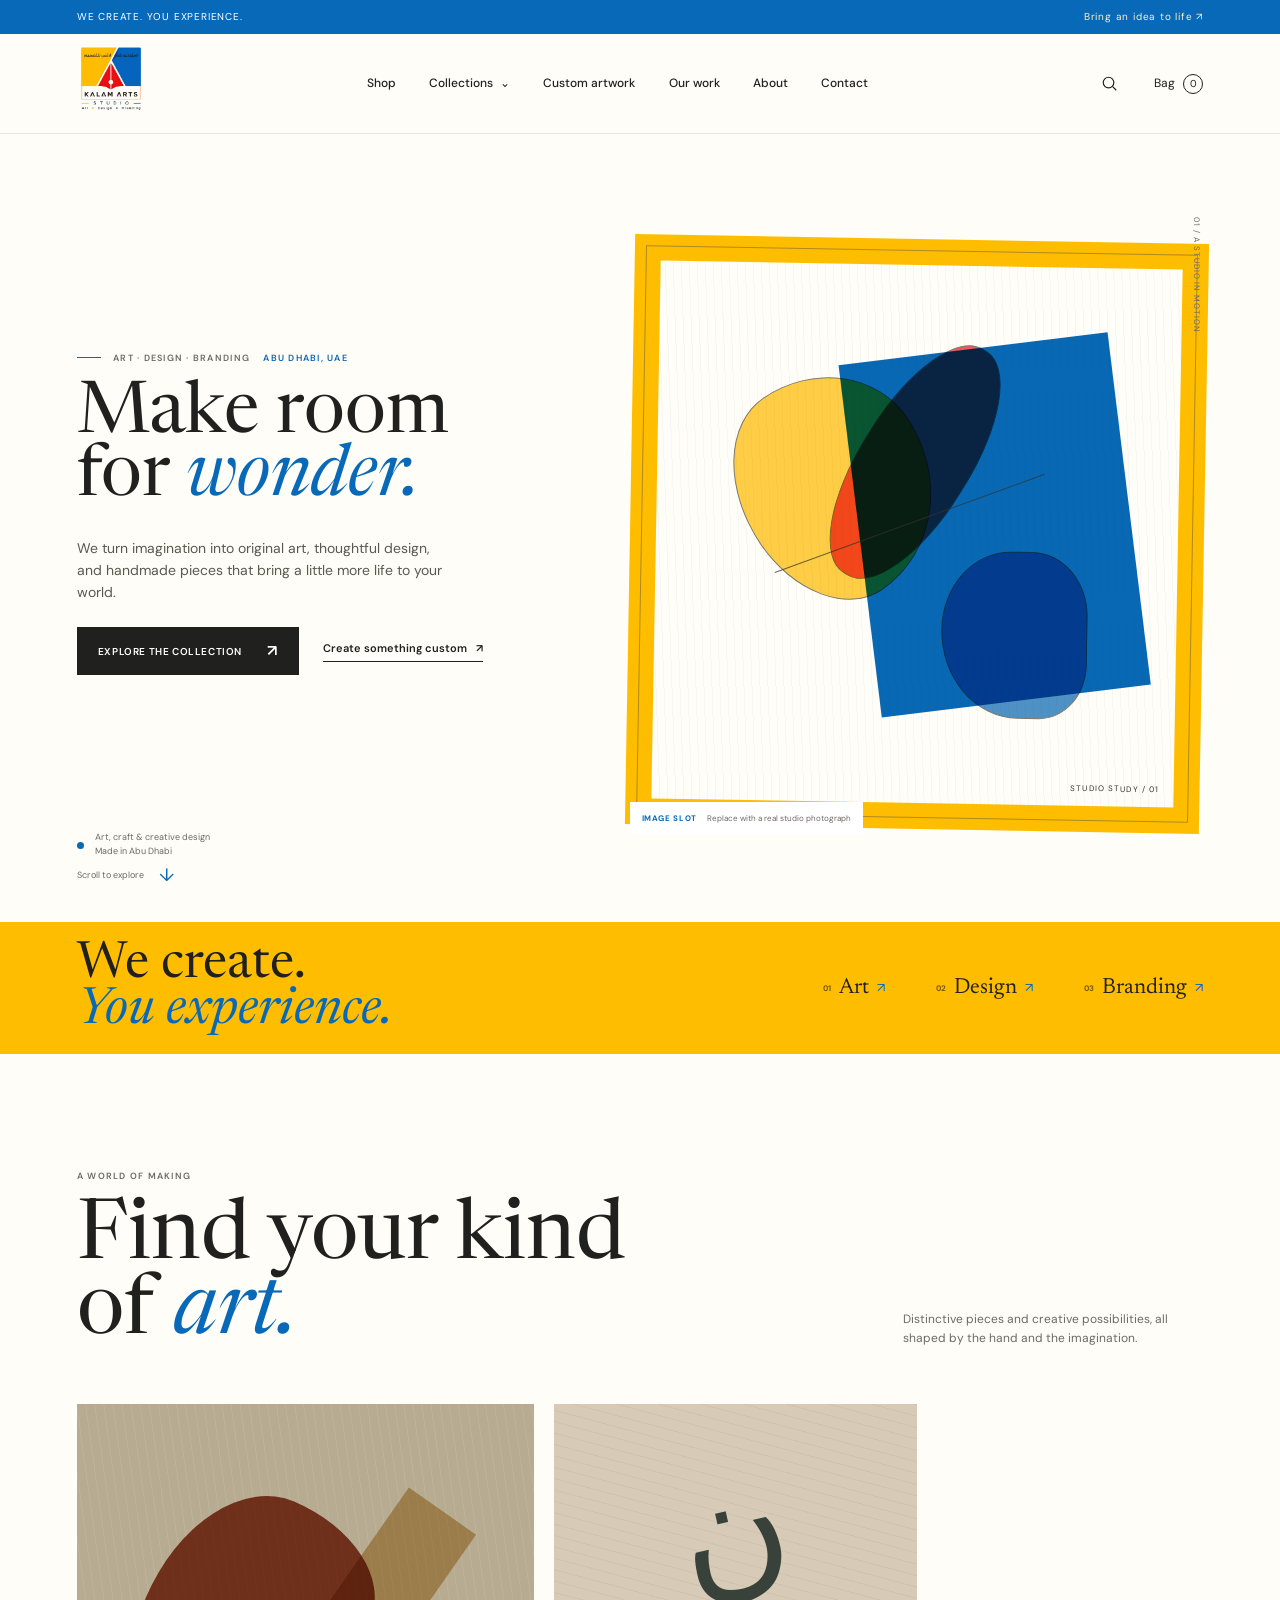
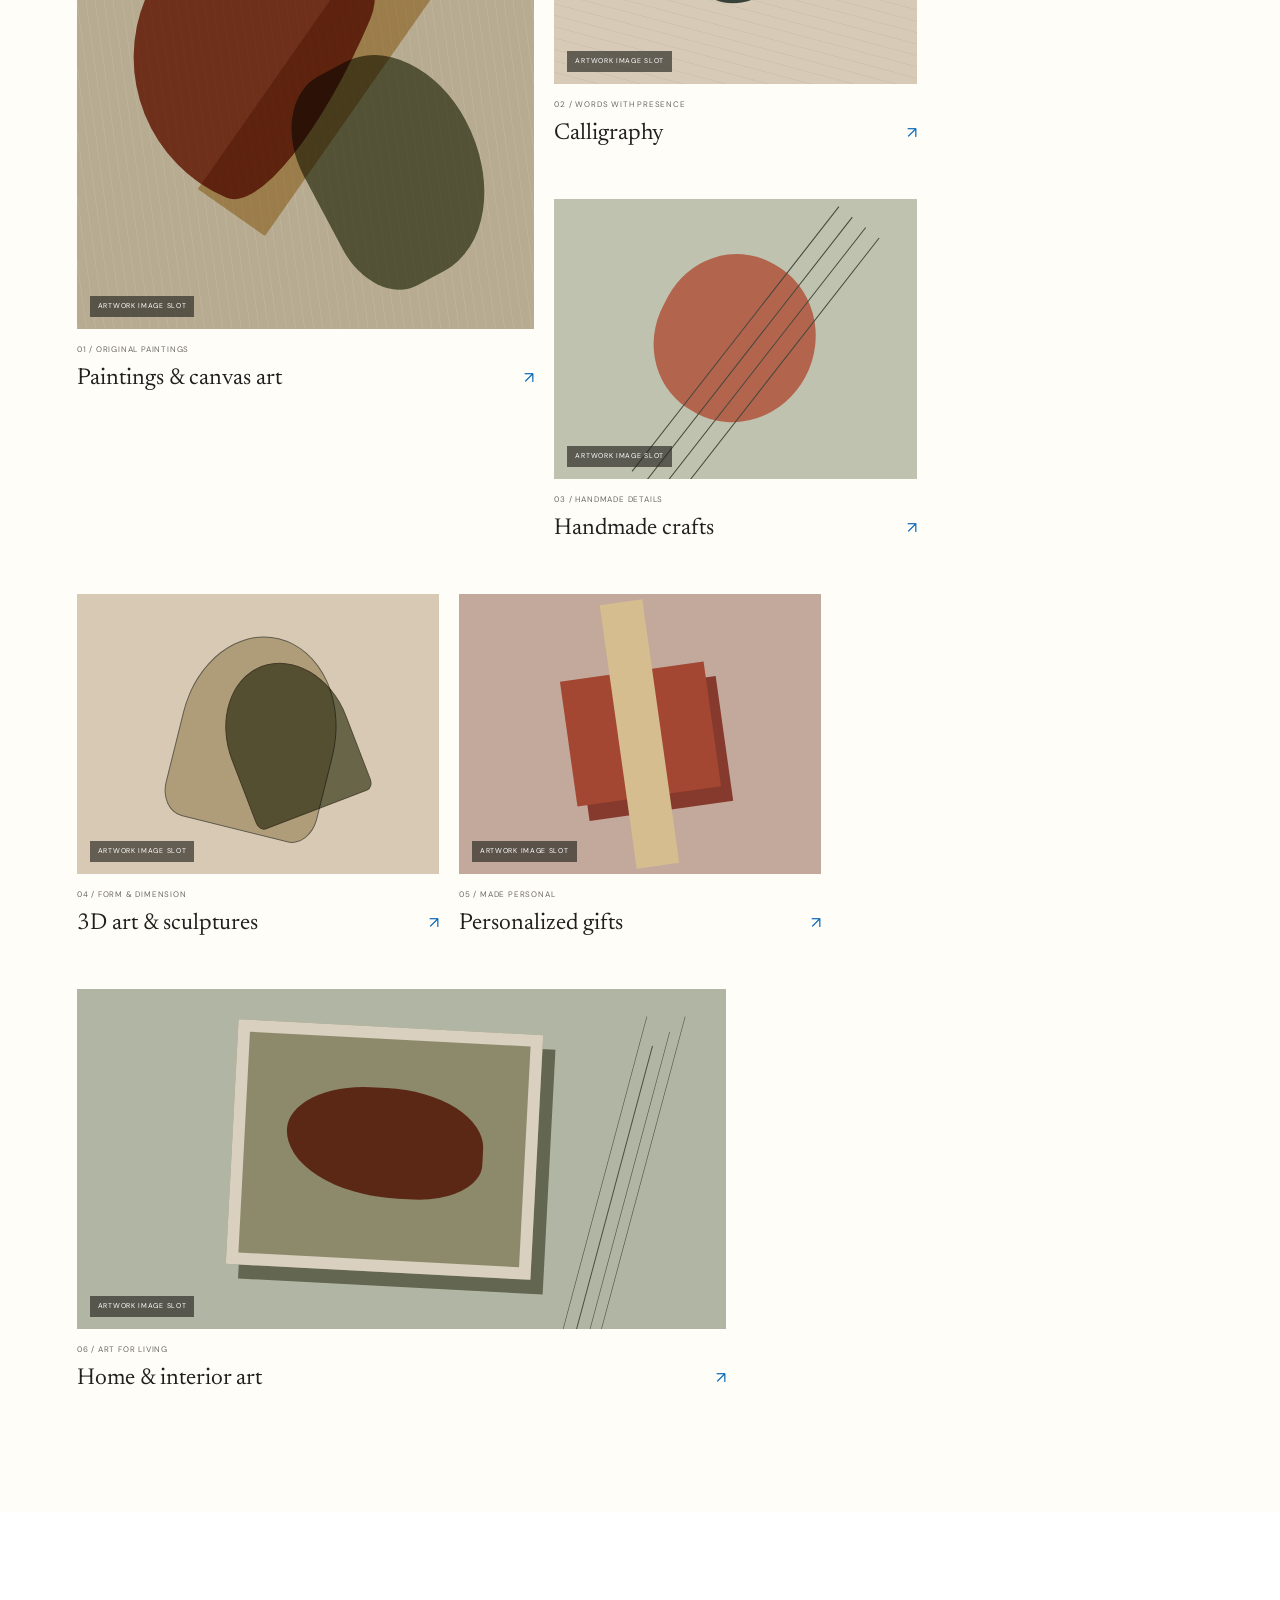
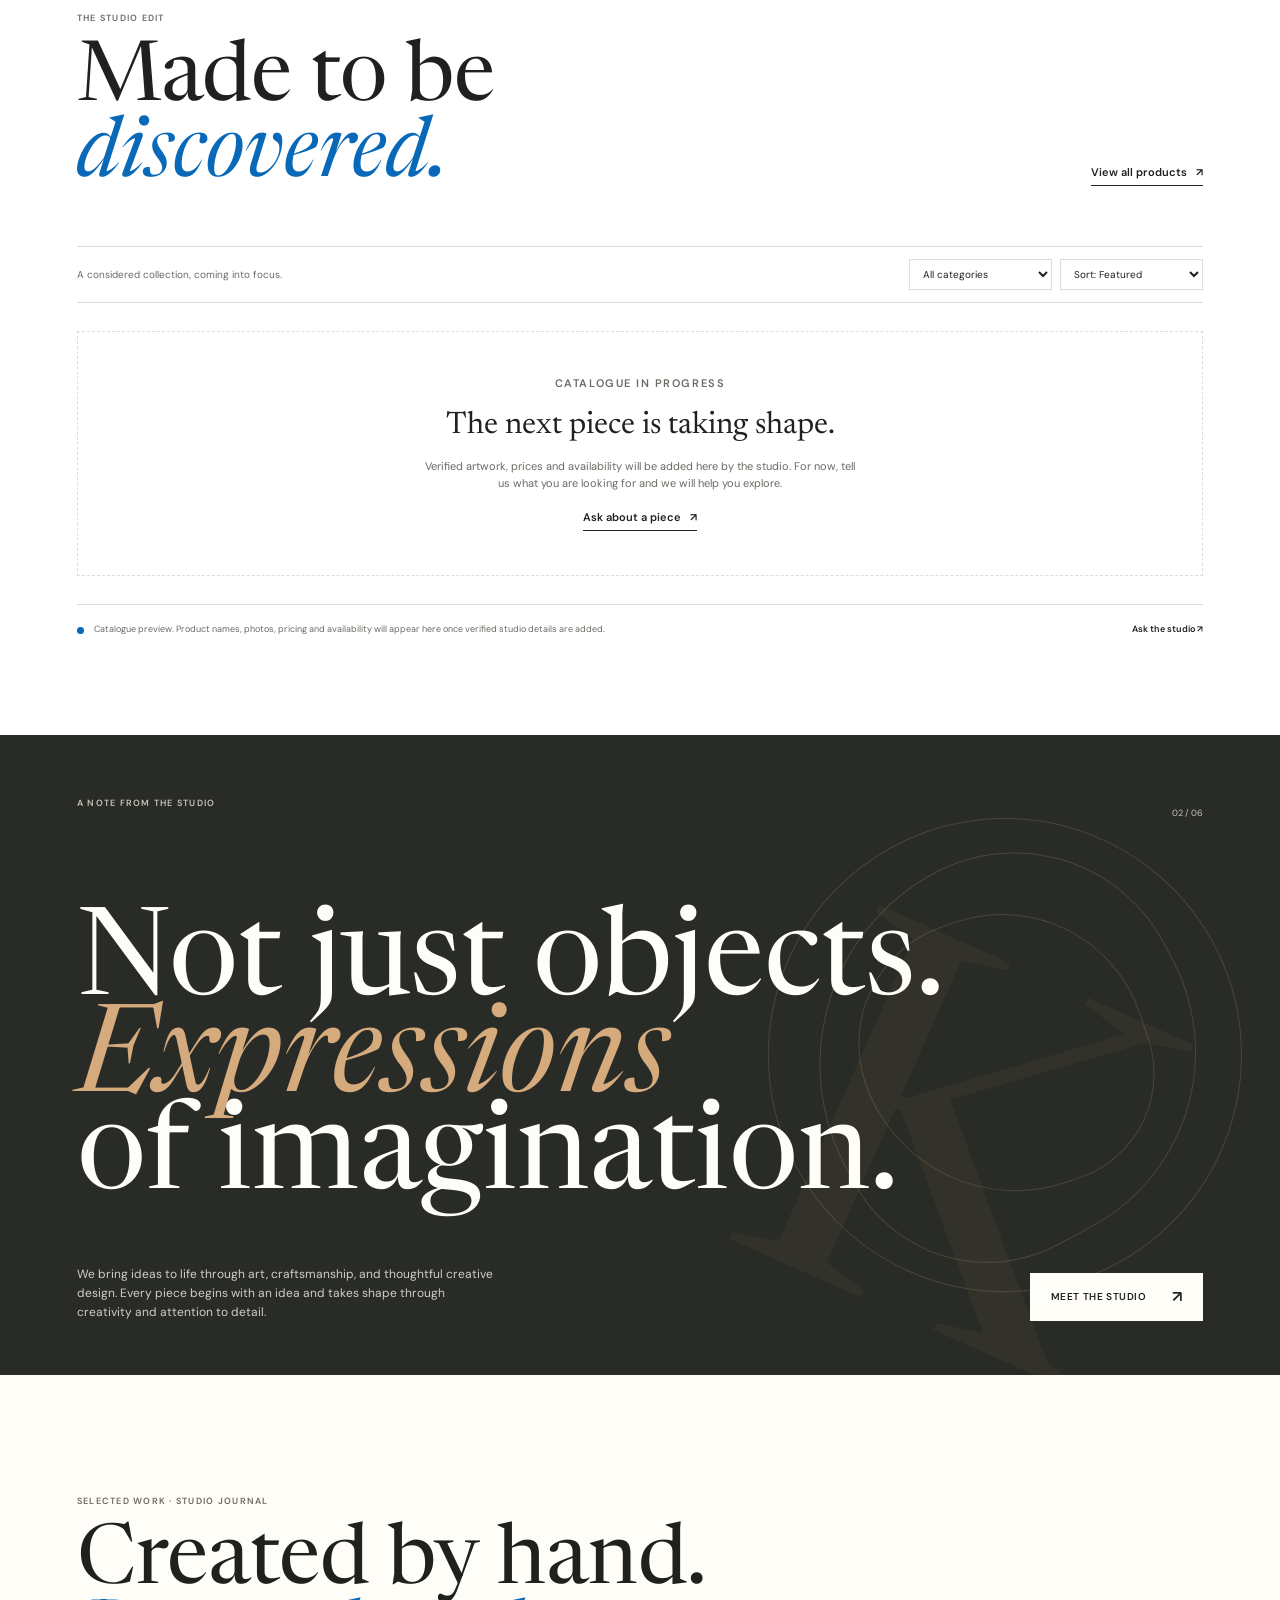
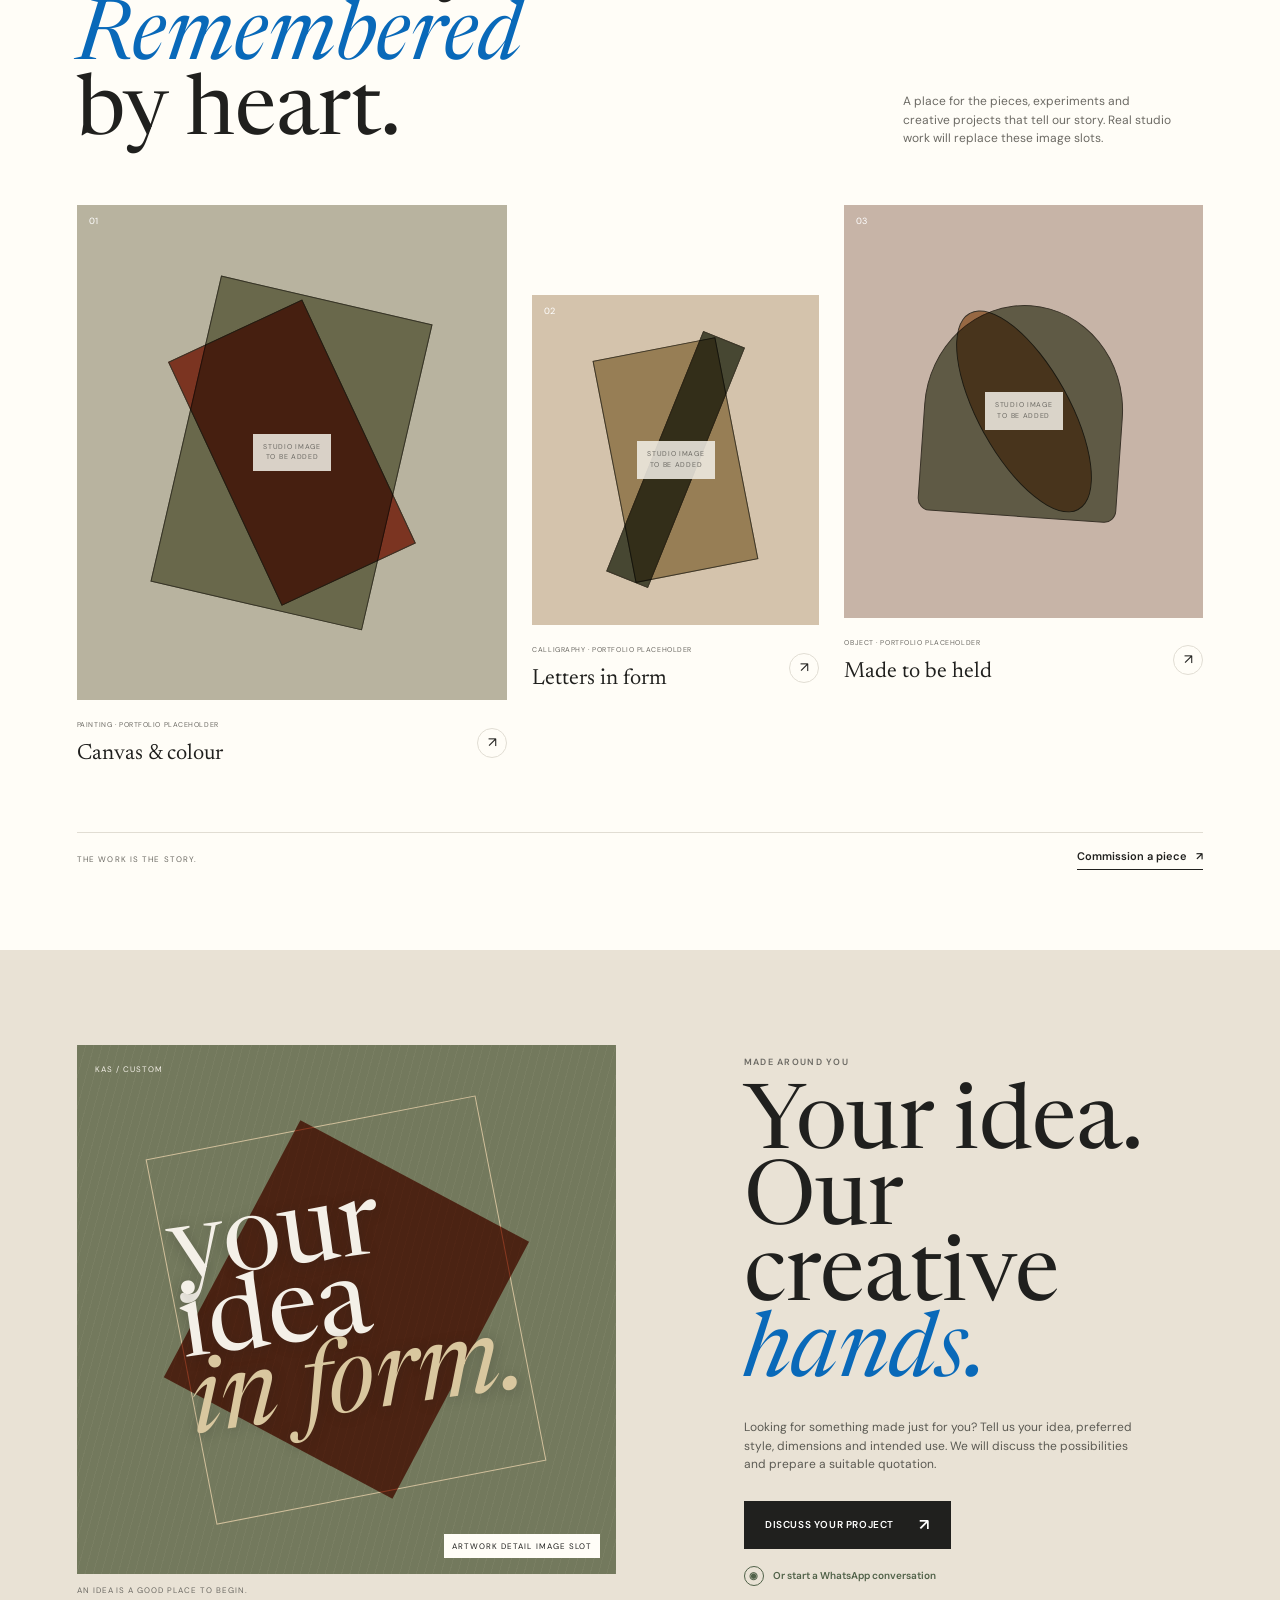
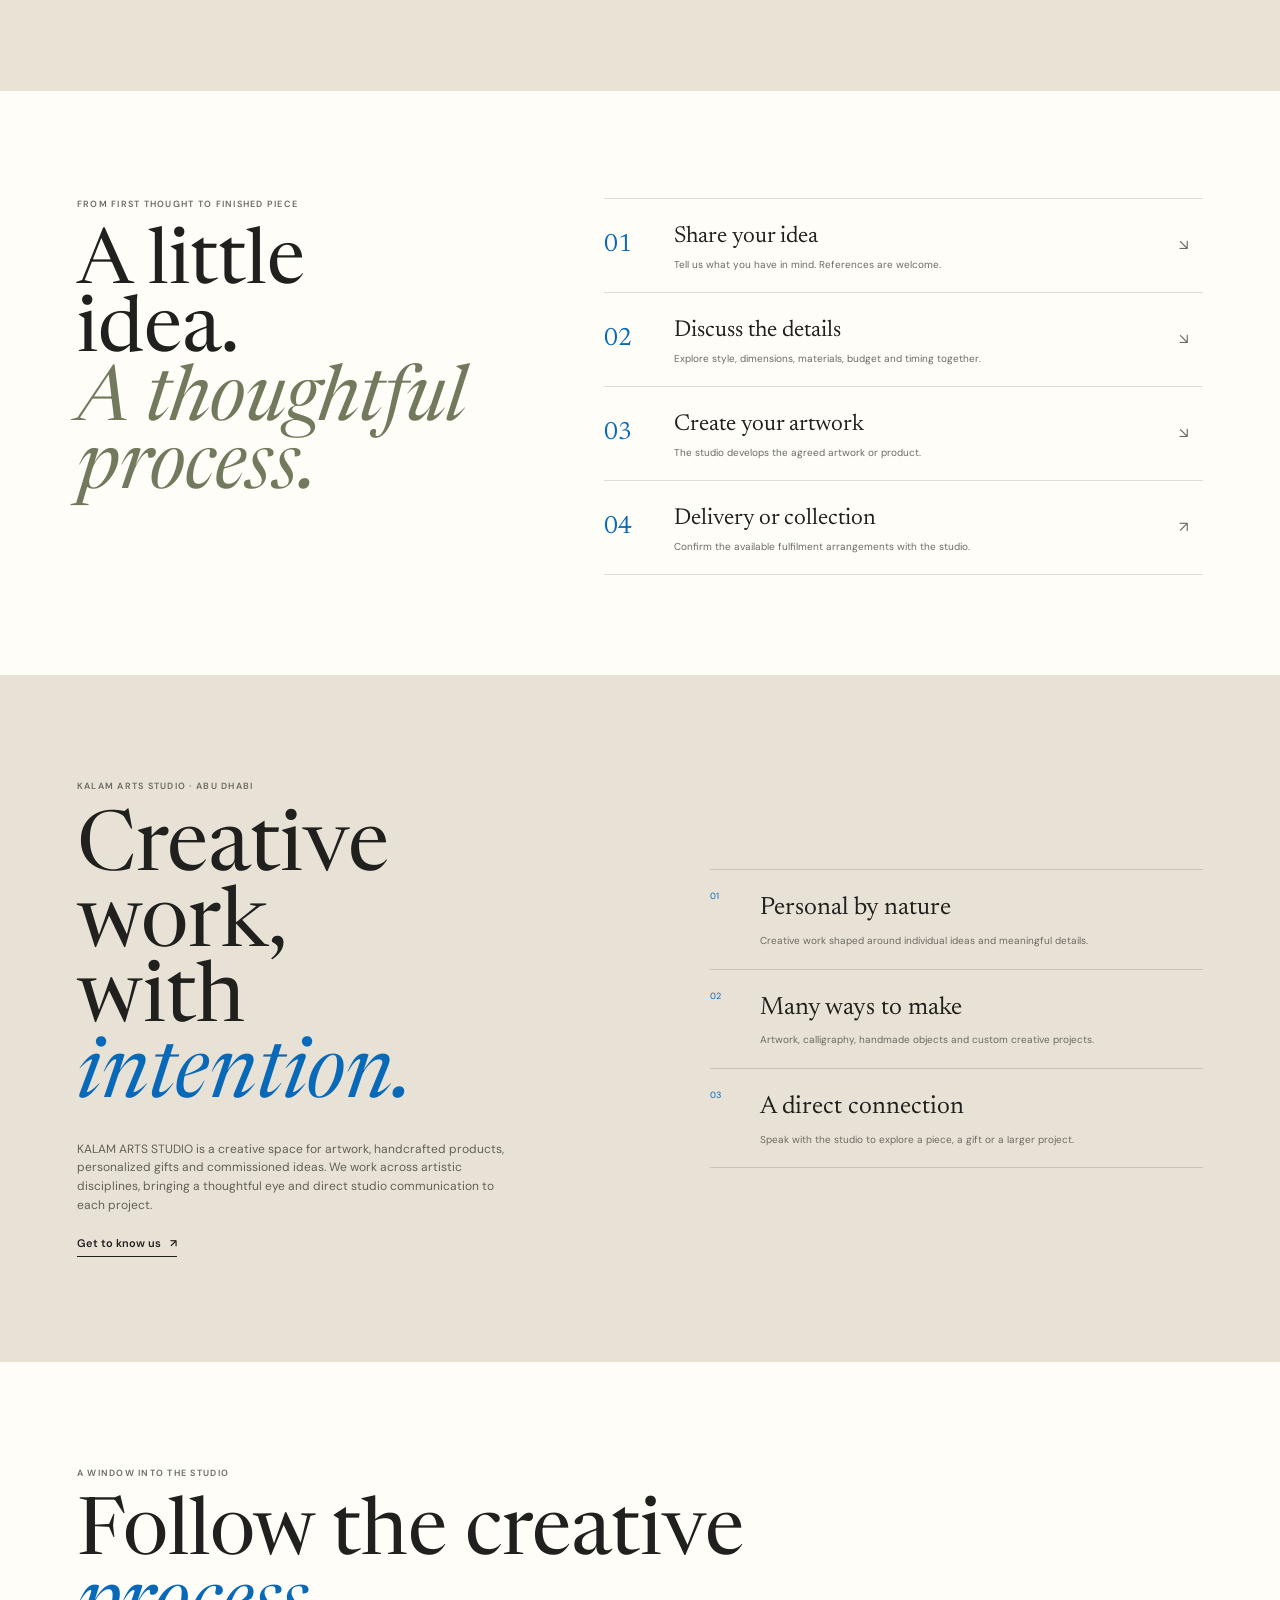
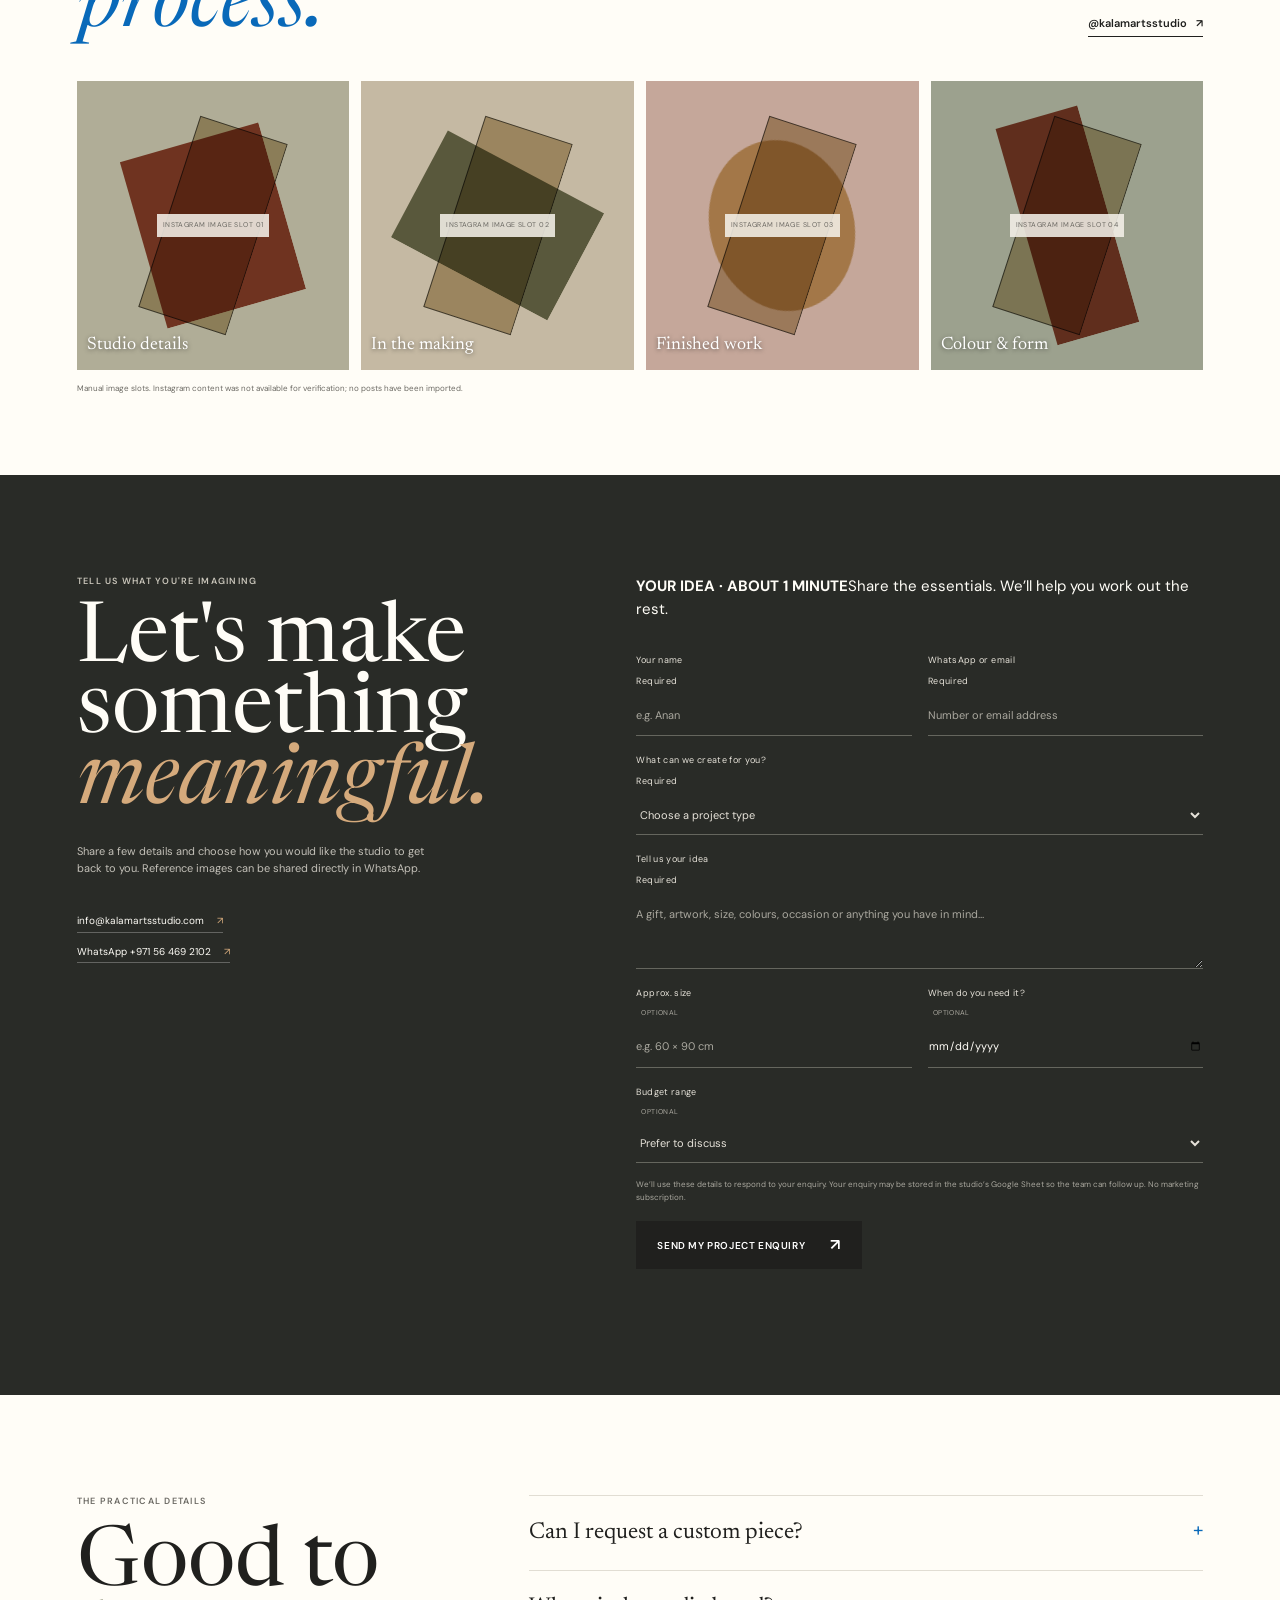
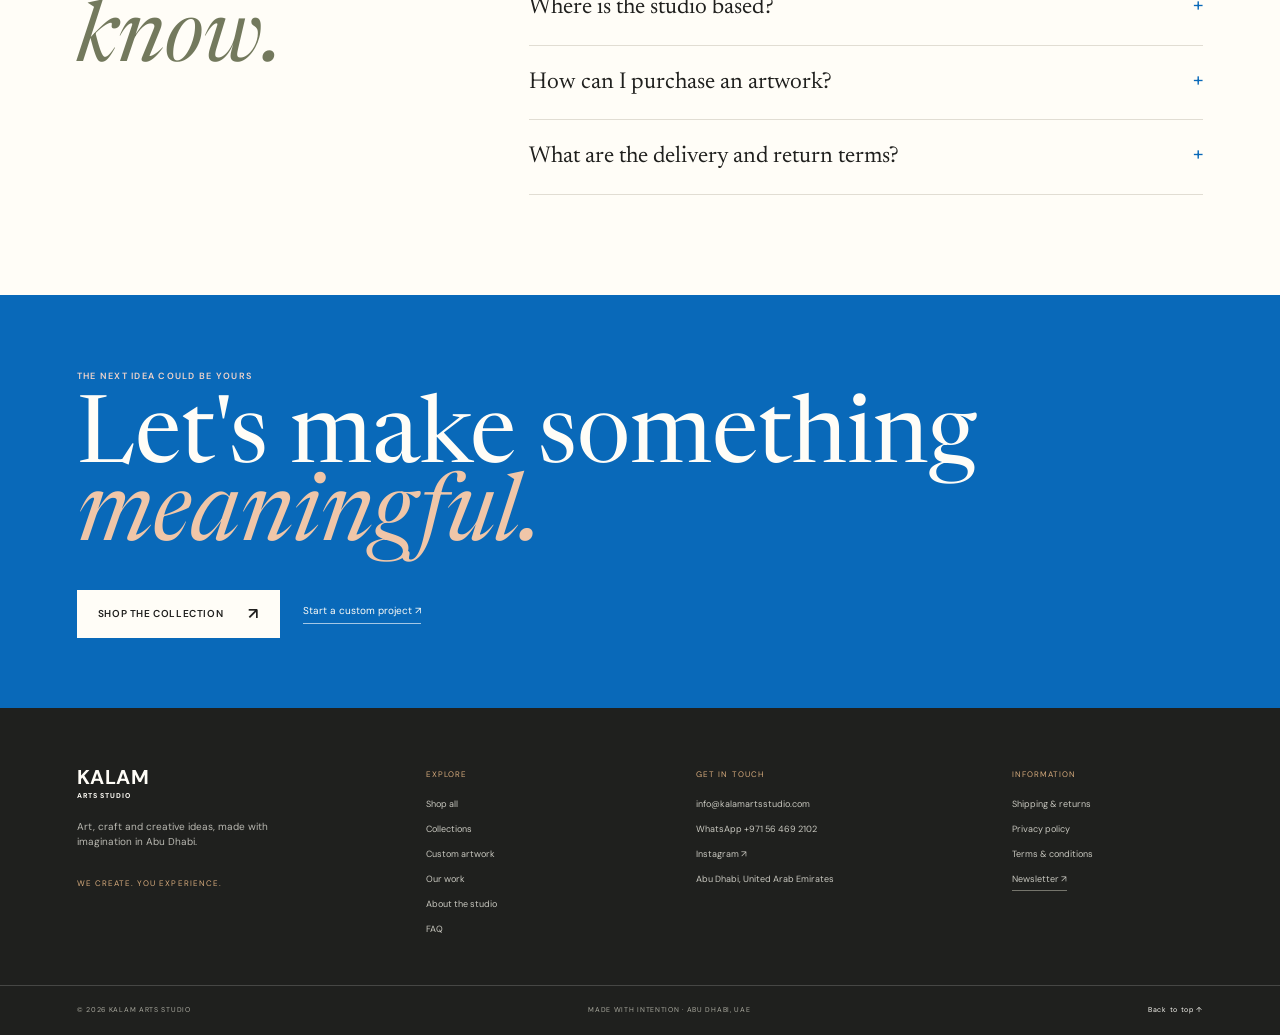
==== commit 4db4aa96: "Simplify homepage enquiry form for more customer submissions" ====
--- a/index.html
+++ b/index.html
@@ -147,16 +147,17 @@
 
       <section class="enquiry-section" id="enquiry">
         <div class="enquiry-intro"><p class="eyebrow">TELL US WHAT YOU'RE IMAGINING</p><h2>Let's make<br>something <em>meaningful.</em></h2><p>Share a few details and choose how you would like the studio to get back to you. Reference images can be shared directly in WhatsApp.</p><div class="enquiry-contact"><a href="mailto:info@kalamartsstudio.com">info@kalamartsstudio.com <span aria-hidden="true">↗</span></a><a href="https://wa.me/971564692102" target="_blank" rel="noopener noreferrer">WhatsApp +971 56 469 2102 <span aria-hidden="true">↗</span></a></div></div>
-        <form class="enquiry-form" id="enquiry-form">
-          <div class="form-row"><label>Your name<input name="name" autocomplete="name" required placeholder="Name"></label><label>Email or WhatsApp<input name="contact" autocomplete="email" required placeholder="How can we reach you?"></label></div>
-          <div class="form-row"><label>Type of artwork<select name="type" required><option value="">Choose a direction</option><option>Painting or canvas art</option><option>Calligraphy or Islamic art</option><option>Handmade craft</option><option>3D art or sculpture</option><option>Personalized gift</option><option>Home or interior art</option><option>Mural or wall art</option><option>Workshop or creative project</option><option>Something else</option></select></label><label>Preferred contact<select name="method" required><option value="">Choose a method</option><option>WhatsApp</option><option>Email</option><option>Phone call</option></select></label></div>
-          <label>Tell us about your idea<textarea name="brief" rows="3" required placeholder="Style, dimensions, intended use, or anything else that helps us understand"></textarea></label>
-          <div class="form-row"><label>Preferred size or dimensions<input name="dimensions" placeholder="Approximate width × height"></label><label>Required date<input name="date" type="date" required></label></div>
-          <label>Budget range <span class="optional">OPTIONAL</span><select name="budget"><option value="">Prefer to discuss</option><option>Under AED 500</option><option>AED 500–1,500</option><option>AED 1,500–5,000</option><option>AED 5,000+</option><option>Not sure yet</option></select></label>
-          <label class="consent-label"><input name="consent" type="checkbox" value="yes" required><span>I agree to share these details with KALAM ARTS STUDIO, including storage in its Google Sheet, so the team can reply.</span></label>
-          <p class="form-disclaimer">After setup, enquiries are added to the studio Google Sheet and emailed to the studio. Until then, use the WhatsApp link below to contact us directly.</p>
-          <button class="button button-dark" type="submit">Prepare my enquiry <span aria-hidden="true">↗</span></button>
-          <p class="form-status" id="form-status" role="status" aria-live="polite"></p>
+        <form class="enquiry-form" id="enquiry-form">
+          <p class="form-start-note"><strong>YOUR IDEA · ABOUT 1 MINUTE</strong><span>Share the essentials. We’ll help you work out the rest.</span></p>
+          <div class="form-row"><label>Your name <span class="field-required">Required</span><input name="name" autocomplete="name" required placeholder="e.g. Anan"></label><label>WhatsApp or email <span class="field-required">Required</span><input name="contact" autocomplete="email" required placeholder="Number or email address"></label></div>
+          <label>What can we create for you? <span class="field-required">Required</span><select name="type" required><option value="">Choose a project type</option><option>Painting or canvas art</option><option>Calligraphy or Islamic art</option><option>Handmade craft</option><option>3D art or sculpture</option><option>Personalized gift</option><option>Home or interior art</option><option>Mural or wall art</option><option>Workshop or creative project</option><option>Branding or design</option><option>Other / not sure yet</option></select></label>
+          <input type="hidden" name="method" value="WhatsApp">
+          <label>Tell us your idea <span class="field-required">Required</span><textarea name="brief" rows="3" required placeholder="A gift, artwork, size, colours, occasion or anything you have in mind…"></textarea></label>
+          <div class="form-row"><label>Approx. size <span class="optional">OPTIONAL</span><input name="dimensions" placeholder="e.g. 60 × 90 cm"></label><label>When do you need it? <span class="optional">OPTIONAL</span><input name="date" type="date"></label></div>
+          <label>Budget range <span class="optional">OPTIONAL</span><select name="budget"><option value="">Prefer to discuss</option><option>Under AED 500</option><option>AED 500–1,500</option><option>AED 1,500–5,000</option><option>AED 5,000+</option></select></label>
+          <p class="form-disclaimer">We’ll use these details to respond to your enquiry. Your enquiry may be stored in the studio’s Google Sheet so the team can follow up. No marketing subscription.</p>
+          <button class="button button-dark" type="submit">Send my project enquiry <span aria-hidden="true">↗</span></button>
+          <p class="form-status" id="form-status" role="status" aria-live="polite"></p>
         </form>
       </section>
 
--- a/styles.css
+++ b/styles.css
@@ -674,4 +674,30 @@
 @media (prefers-reduced-motion: reduce) {
   *, *::before, *::after { scroll-behavior: auto !important; animation-duration: .01ms !important; animation-iteration-count: 1 !important; transition-duration: .01ms !important; }
   .reveal { opacity: 1; transform: none; }
-}+}
+
+/* Enquiry form conversion improvements */
+.landing-enquiry-form { gap: 20px; }
+.landing-form-intro { padding: 15px 16px; border: 1px solid #ffffff25; background: #ffffff08; }
+.landing-form-step { display: block; color: #f2d46d; font-size: 10px; font-weight: 700; letter-spacing: .14em; }
+.landing-form-intro p { margin: 7px 0 0; color: #d1cec5; font-size: 12px; line-height: 1.5; }
+.landing-enquiry-form label { gap: 8px; color: #f5f2ea; font-size: 12px; line-height: 1.4; }
+.landing-required { margin-left: 5px; color: #f2d46d; font-size: 9px; font-weight: 600; letter-spacing: .03em; }
+.landing-enquiry-form input:not([type="hidden"]), .landing-enquiry-form select, .landing-enquiry-form textarea { padding: 13px 12px; border: 1px solid #ffffff30; border-radius: 3px; color: #fffdf7; background: #ffffff08; font: inherit; font-size: 14px; line-height: 1.4; }
+.landing-enquiry-form input::placeholder, .landing-enquiry-form textarea::placeholder { color: #bcb9b0; opacity: 1; }
+.landing-enquiry-form select { color-scheme: dark; }
+.landing-enquiry-form select option { color: #20201c; background: #fffdf7; }
+.landing-enquiry-form textarea { min-height: 105px; resize: vertical; }
+.landing-enquiry-form input:focus-visible, .landing-enquiry-form select:focus-visible, .landing-enquiry-form textarea:focus-visible { outline: 2px solid #f2d46d; outline-offset: 2px; border-color: #f2d46d; }
+.landing-form-row { gap: 14px; }
+.landing-optional { margin-left: 5px; color: #c8c6bf; font-size: 9px; letter-spacing: .03em; }
+.landing-form-note { color: #c8c6bf; font-size: 11px; line-height: 1.6; }
+.landing-submit-button { width: 100%; justify-content: space-between; min-height: 52px; padding: 15px 18px; font-size: 13px; }
+.landing-submit-button:disabled { cursor: wait; opacity: .65; }
+.landing-form-status { min-height: 16px; color: #f2d46d; font-size: 11px; line-height: 1.6; }
+@media (max-width: 600px) {
+  .landing-form-row { grid-template-columns: 1fr; gap: 18px; }
+  .landing-enquiry-form { gap: 18px; }
+  .landing-enquiry-form input:not([type="hidden"]), .landing-enquiry-form select, .landing-enquiry-form textarea { min-height: 48px; font-size: 16px; }
+  .landing-enquiry-form textarea { min-height: 110px; }
+}
